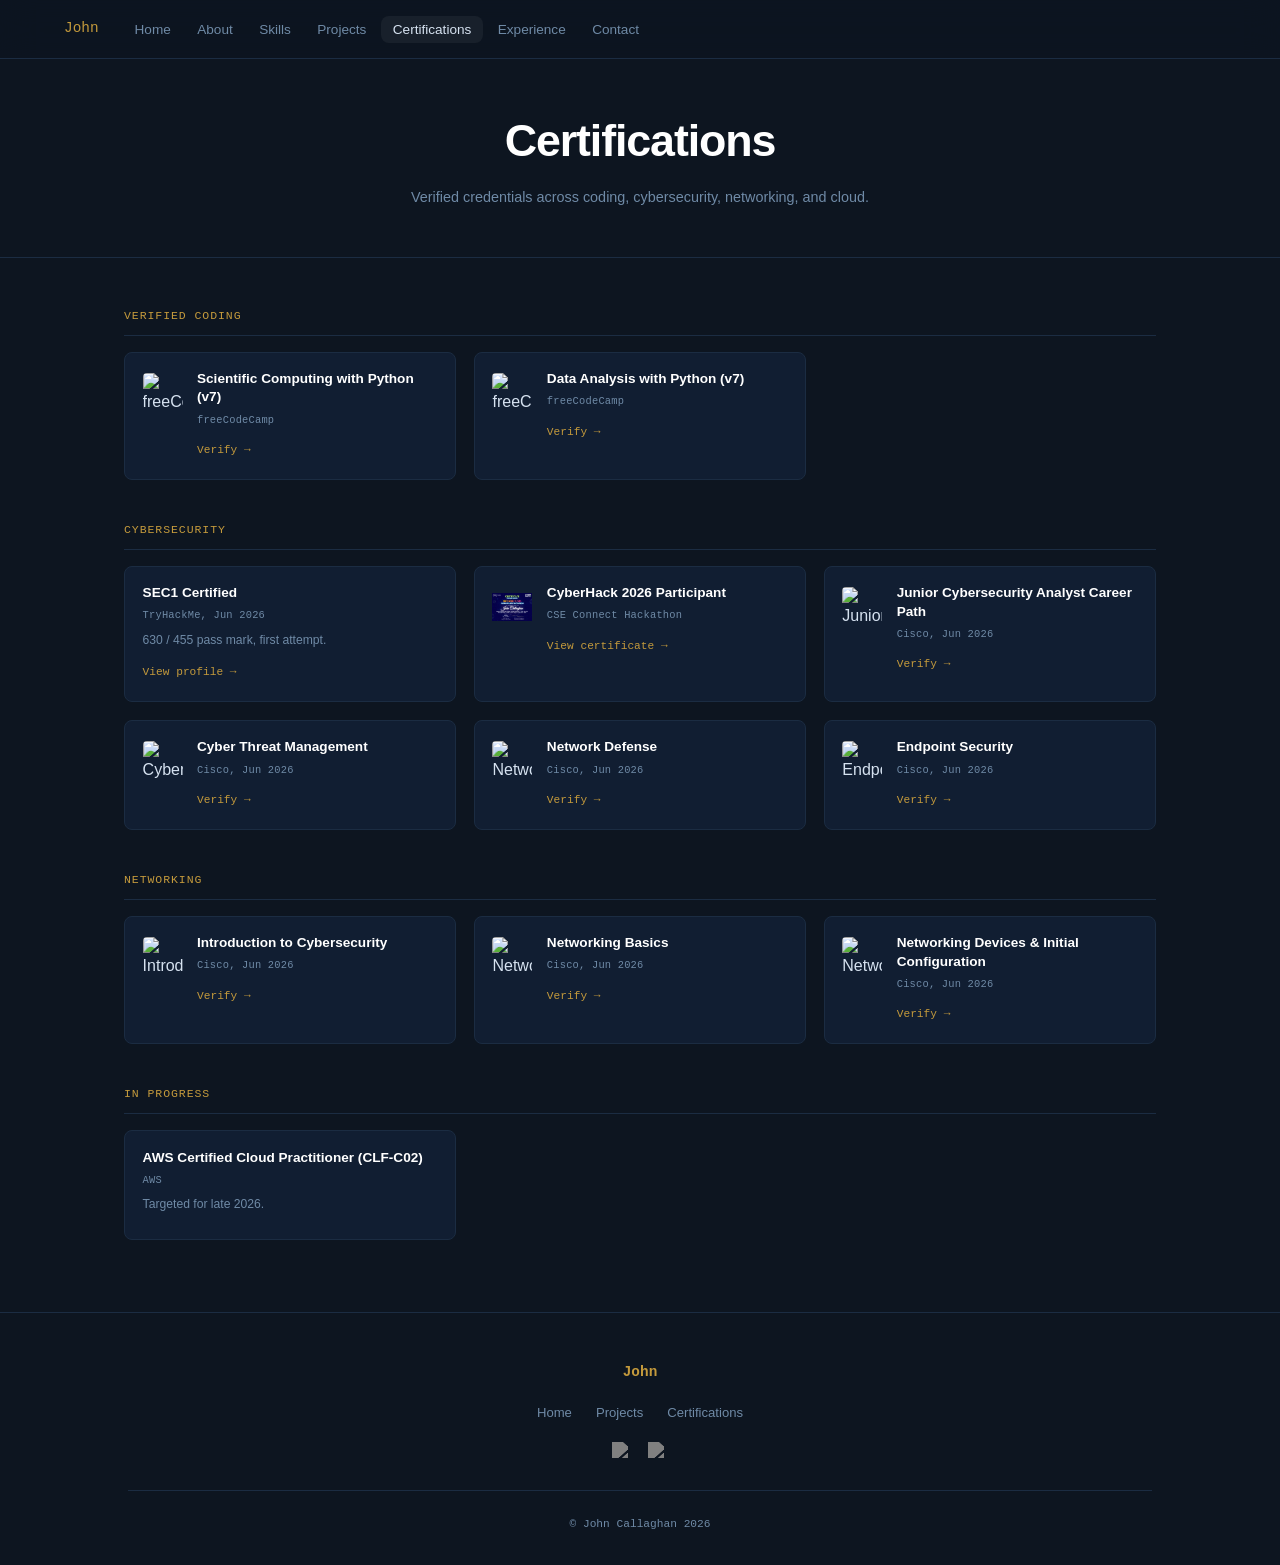
==== certifications.html @ d5d2862e "move certifications to their own page, teaser on About Certifications now live on certifications.htm" ====
<!DOCTYPE html>
<html lang="en">
<head>
  <meta charset="UTF-8">
  <meta name="viewport" content="width=device-width, initial-scale=1.0">
  <title>Certifications · John Callaghan</title>
  <meta name="description" content="Verified certifications for John Callaghan, Secure Software Engineer with an MSc in Cyber Security: coding, cybersecurity, networking, and cloud.">

  <!-- Security headers: see index.html for the full rationale on what is/isn't possible via
       <meta> on a static GitHub Pages site. -->
  <meta http-equiv="Content-Security-Policy"
        content="default-src 'self'; img-src 'self' data: https://images.credly.com https://cdn.freecodecamp.org; font-src 'self' https://fonts.gstatic.com; style-src 'self' 'unsafe-inline' https://fonts.googleapis.com; script-src 'self' 'unsafe-inline'; base-uri 'self'; form-action 'self';">
  <meta http-equiv="Referrer-Policy" content="strict-origin-when-cross-origin">

  <link rel="preconnect" href="https://fonts.googleapis.com" />
  <link rel="preconnect" href="https://fonts.gstatic.com" crossorigin />
  <link rel="preload" as="style"
        href="https://fonts.googleapis.com/css2?family=Inter:wght@400;500;600&family=JetBrains+Mono:wght@400;500&family=Space+Grotesk:wght@400;600;700&display=optional"
        onload="this.onload=null;this.rel='stylesheet'" />
  <noscript><link rel="stylesheet" href="https://fonts.googleapis.com/css2?family=Inter:wght@400;500;600&family=JetBrains+Mono:wght@400;500&family=Space+Grotesk:wght@400;600;700&display=optional" /></noscript>

  <link rel="stylesheet" href="certifications.css">
</head>
<body>

<nav class="navbar">
  <div class="logo">John</div>
  <ul class="nav-links" id="mainNavLinks">
    <li><a href="index.html">Home</a></li>
    <li><a href="index.html#about">About</a></li>
    <li><a href="index.html#skills">Skills</a></li>
    <li><a href="projects.html">Projects</a></li>
    <li><a href="certifications.html" class="active">Certifications</a></li>
    <li><a href="index.html#experience">Experience</a></li>
    <li><a href="index.html#contact">Contact</a></li>
  </ul>
  <button class="hamburger" id="hamburger">☰</button>
</nav>

<header class="page-title-banner">
  <h1>Certifications</h1>
  <p>Verified credentials across coding, cybersecurity, networking, and cloud.</p>
</header>

<main>
  <div class="cert-groups">

    <div class="cert-group">
      <h3 class="cert-group-label">Verified Coding</h3>
      <div class="cert-grid">

        <div class="cert-card">
          <img src="https://cdn.freecodecamp.org/platform/universal/fcc_primary.svg" alt="freeCodeCamp logo" class="cert-card-logo" loading="lazy" />
          <div class="cert-card-body">
            <h4 class="cert-card-name">Scientific Computing with Python (v7)</h4>
            <p class="cert-card-meta">freeCodeCamp</p>
            <a href="https://www.freecodecamp.org/certification/john-w-callaghan/scientific-computing-with-python-v7" target="_blank" rel="noopener noreferrer" class="cert-card-verify">Verify &rarr;</a>
          </div>
        </div>

        <div class="cert-card">
          <img src="https://cdn.freecodecamp.org/platform/universal/fcc_primary.svg" alt="freeCodeCamp logo" class="cert-card-logo" loading="lazy" />
          <div class="cert-card-body">
            <h4 class="cert-card-name">Data Analysis with Python (v7)</h4>
            <p class="cert-card-meta">freeCodeCamp</p>
            <a href="https://www.freecodecamp.org/certification/john-w-callaghan/data-analysis-with-python-v7" target="_blank" rel="noopener noreferrer" class="cert-card-verify">Verify &rarr;</a>
          </div>
        </div>

      </div>
    </div>

    <div class="cert-group">
      <h3 class="cert-group-label">Cybersecurity</h3>
      <div class="cert-grid">

        <div class="cert-card">
          <div class="cert-card-body">
            <h4 class="cert-card-name">SEC1 Certified</h4>
            <p class="cert-card-meta">TryHackMe, Jun 2026</p>
            <p class="cert-card-detail">630 / 455 pass mark, first attempt.</p>
            <a href="https://tryhackme.com/p/JohnCallaghan" target="_blank" rel="noopener noreferrer" class="cert-card-verify">View profile &rarr;</a>
          </div>
        </div>

        <div class="cert-card">
          <img src="assets/HACKATHONCERT.png" alt="CyberHack 2026 certificate" class="cert-card-logo" loading="lazy" />
          <div class="cert-card-body">
            <h4 class="cert-card-name">CyberHack 2026 Participant</h4>
            <p class="cert-card-meta">CSE Connect Hackathon</p>
            <a href="assets/HACKATHONCERT.png" target="_blank" rel="noopener noreferrer" class="cert-card-verify">View certificate &rarr;</a>
          </div>
        </div>

        <div class="cert-card">
          <img src="https://images.credly.com/images/441578ec-c0f3-46cc-95fc-86b27e90cf4f/image.png" alt="Junior Cybersecurity Analyst Career Path badge" class="cert-card-logo" loading="lazy" />
          <div class="cert-card-body">
            <h4 class="cert-card-name">Junior Cybersecurity Analyst Career Path</h4>
            <p class="cert-card-meta">Cisco, Jun 2026</p>
            <a href="https://www.credly.com/badges/6f2cc0b5-8833-4fcd-ad7f-cf087b9b38b8" target="_blank" rel="noopener noreferrer" class="cert-card-verify">Verify &rarr;</a>
          </div>
        </div>

        <div class="cert-card">
          <img src="https://images.credly.com/images/5d5ac32b-d239-42b8-9665-8a921dc3ab47/image.png" alt="Cyber Threat Management badge" class="cert-card-logo" loading="lazy" />
          <div class="cert-card-body">
            <h4 class="cert-card-name">Cyber Threat Management</h4>
            <p class="cert-card-meta">Cisco, Jun 2026</p>
            <a href="https://www.credly.com/badges/554e6d8b-82e1-4ca9-ab46-e365bd4ca6ca" target="_blank" rel="noopener noreferrer" class="cert-card-verify">Verify &rarr;</a>
          </div>
        </div>

        <div class="cert-card">
          <img src="https://images.credly.com/images/51526f76-711b-4caf-b04d-27f89512b112/NetworkDefense_v1_091721.png" alt="Network Defense badge" class="cert-card-logo" loading="lazy" />
          <div class="cert-card-body">
            <h4 class="cert-card-name">Network Defense</h4>
            <p class="cert-card-meta">Cisco, Jun 2026</p>
            <a href="https://www.credly.com/badges/4663d851-b335-4fb4-9dea-f635f74a168e" target="_blank" rel="noopener noreferrer" class="cert-card-verify">Verify &rarr;</a>
          </div>
        </div>

        <div class="cert-card">
          <img src="https://images.credly.com/images/0ca5f542-fb5e-4a22-9b7a-c1a1ce4c3db7/EndpointSecurity.png" alt="Endpoint Security badge" class="cert-card-logo" loading="lazy" />
          <div class="cert-card-body">
            <h4 class="cert-card-name">Endpoint Security</h4>
            <p class="cert-card-meta">Cisco, Jun 2026</p>
            <a href="https://www.credly.com/badges/ef9eb3d2-dd8c-479d-a783-dca1cb49de20" target="_blank" rel="noopener noreferrer" class="cert-card-verify">Verify &rarr;</a>
          </div>
        </div>

      </div>
    </div>

    <div class="cert-group">
      <h3 class="cert-group-label">Networking</h3>
      <div class="cert-grid">

        <div class="cert-card">
          <img src="https://images.credly.com/images/af8c6b4e-fc31-47c4-8dcb-eb7a2065dc5b/I2CS__1_.png" alt="Introduction to Cybersecurity badge" class="cert-card-logo" loading="lazy" />
          <div class="cert-card-body">
            <h4 class="cert-card-name">Introduction to Cybersecurity</h4>
            <p class="cert-card-meta">Cisco, Jun 2026</p>
            <a href="https://www.credly.com/badges/c077f312-b099-4e1c-8fa0-bd9b9858cf6a" target="_blank" rel="noopener noreferrer" class="cert-card-verify">Verify &rarr;</a>
          </div>
        </div>

        <div class="cert-card">
          <img src="https://images.credly.com/images/5bdd6a39-3e03-4444-9510-ecff80c9ce79/image.png" alt="Networking Basics badge" class="cert-card-logo" loading="lazy" />
          <div class="cert-card-body">
            <h4 class="cert-card-name">Networking Basics</h4>
            <p class="cert-card-meta">Cisco, Jun 2026</p>
            <a href="https://www.credly.com/badges/670a5116-fc99-4e06-b676-a9e3ede8ae3d" target="_blank" rel="noopener noreferrer" class="cert-card-verify">Verify &rarr;</a>
          </div>
        </div>

        <div class="cert-card">
          <img src="https://images.credly.com/images/88316fe8-5651-4e61-a6be-5be1558f049e/image.png" alt="Networking Devices and Initial Configuration badge" class="cert-card-logo" loading="lazy" />
          <div class="cert-card-body">
            <h4 class="cert-card-name">Networking Devices &amp; Initial Configuration</h4>
            <p class="cert-card-meta">Cisco, Jun 2026</p>
            <a href="https://www.credly.com/badges/d60fdce4-bca0-400c-847b-feb0b8f3260b" target="_blank" rel="noopener noreferrer" class="cert-card-verify">Verify &rarr;</a>
          </div>
        </div>

      </div>
    </div>

    <div class="cert-group">
      <h3 class="cert-group-label">In Progress</h3>
      <div class="cert-grid">

        <div class="cert-card">
          <div class="cert-card-body">
            <h4 class="cert-card-name">AWS Certified Cloud Practitioner (CLF-C02)</h4>
            <p class="cert-card-meta">AWS</p>
            <p class="cert-card-detail">Targeted for late 2026.</p>
          </div>
        </div>

      </div>
    </div>

  </div>
</main>

<footer class="site-footer">
  <div class="footer-content">
    <h2 class="footer-logo">John</h2>
    <nav class="footer-nav">
      <a href="index.html">Home</a>
      <a href="projects.html">Projects</a>
      <a href="certifications.html">Certifications</a>
    </nav>
    <div class="social-icons">
      <a href="https://github.com/John-W-Callaghan" target="_blank" aria-label="GitHub"><img src="assets/github.png" alt="GitHub"></a>
      <a href="https://www.linkedin.com/in/john-callaghan-35816b269" target="_blank" aria-label="LinkedIn"><img src="assets/Linkedin.png" alt="LinkedIn"></a>
    </div>
  </div>
  <p class="footer-copy">© John Callaghan 2026</p>
</footer>

<script>
  const hamburger = document.getElementById('hamburger');
  const mainNavLinks = document.getElementById('mainNavLinks');
  if (hamburger && mainNavLinks) {
    hamburger.addEventListener('click', () => mainNavLinks.classList.toggle('open'));
  }
</script>
</body>
</html>
---- certifications.css ----
/* certifications.css: Midnight Ink design system */
/* Font loading moved to a non-blocking <link rel="preload"> in certifications.html: a CSS
   @import is always render-blocking (more so than a <link>), so it was hurting LCP here. */

:root {
  --bg:      #0D1520;
  --surface: #111E32;
  --border:  #1B2C42;
  --text:    #D6E2F0;
  --muted:   #6F8AA6;
  --accent:  #C49A3C;

  --font-display: 'Space Grotesk', sans-serif;
  --font-body:    'Inter', sans-serif;
  --font-mono:    'JetBrains Mono', monospace;

  --r-sm: 4px;
  --r-md: 8px;
  --r-lg: 14px;
  --dur:  200ms;
  --ease: cubic-bezier(0.22, 1, 0.36, 1);
}

*, *::before, *::after { box-sizing: border-box; margin: 0; padding: 0; }
img  { max-width: 100%; display: block; }
ul   { list-style: none; }

body {
  font-family: var(--font-body);
  background-color: var(--bg);
  color: var(--text);
  line-height: 1.65;
  -webkit-font-smoothing: antialiased;
}

::selection { background: rgba(196, 154, 60, 0.25); }

/* ── Navbar ─────────────────────────────────────────────── */
.navbar {
  position: fixed;
  top: 0; left: 0; right: 0;
  background: rgba(13, 21, 32, 0.88);
  backdrop-filter: blur(18px);
  -webkit-backdrop-filter: blur(18px);
  padding: 1rem 5%;
  display: flex;
  align-items: center;
  gap: 1.5rem;
  border-bottom: 1px solid var(--border);
  z-index: 900;
}

.logo {
  font-family: var(--font-mono);
  font-size: 0.9rem;
  font-weight: 500;
  color: var(--accent);
  text-decoration: none;
}

.nav-links {
  display: flex;
  gap: 0.15rem;
  align-items: center;
}

.nav-links a {
  text-decoration: none;
  font-size: 0.85rem;
  font-weight: 500;
  color: var(--muted);
  padding: 0.4rem 0.75rem;
  border-radius: var(--r-md);
  transition: color var(--dur), background var(--dur);
}

.nav-links a:hover,
.nav-links a.active,
.nav-links a:focus-visible {
  color: var(--text);
  background: rgba(255, 255, 255, 0.05);
  outline: none;
}

.hamburger {
  display: none;
  margin-left: auto;
  background: none;
  border: 1px solid var(--border);
  color: var(--muted);
  font-size: 1rem;
  padding: 0.4rem 0.6rem;
  border-radius: var(--r-sm);
  cursor: pointer;
  transition: color var(--dur);
}

.hamburger:hover { color: var(--text); }

/* ── Page Banner ─────────────────────────────────────────── */
.page-title-banner {
  text-align: center;
  padding: 6.5rem 5% 3rem;
  background: var(--bg);
  border-bottom: 1px solid var(--border);
}

.page-title-banner h1 {
  font-family: var(--font-display);
  font-size: clamp(2rem, 4vw, 2.8rem);
  font-weight: 700;
  letter-spacing: -0.025em;
  color: #fff;
  margin-bottom: 0.5rem;
}

.page-title-banner p {
  font-size: 0.9rem;
  color: var(--muted);
  max-width: 500px;
  margin: 0 auto;
  line-height: 1.6;
}

/* ── Certification groups ──────────────────────────────────── */
.cert-groups {
  max-width: 1160px;
  margin: 0 auto;
  padding: 3rem 5% 4.5rem;
}

.cert-group { margin-bottom: 2.5rem; }
.cert-group:last-child { margin-bottom: 0; }

.cert-group-label {
  font-family: var(--font-mono);
  font-size: 0.72rem;
  font-weight: 500;
  color: var(--accent);
  text-transform: uppercase;
  letter-spacing: 0.08em;
  margin-bottom: 1rem;
  padding-bottom: 0.6rem;
  border-bottom: 1px solid var(--border);
}

.cert-grid {
  display: grid;
  grid-template-columns: repeat(3, 1fr);
  gap: 1.1rem;
}

@media (max-width: 900px) {
  .cert-grid { grid-template-columns: repeat(2, 1fr); }
}

@media (max-width: 560px) {
  .cert-grid { grid-template-columns: 1fr; }
}

.cert-card {
  display: flex;
  gap: 0.9rem;
  align-items: flex-start;
  padding: 1.1rem;
  background: var(--surface);
  border: 1px solid var(--border);
  border-radius: var(--r-md);
  text-align: left;
  transition: border-color var(--dur), transform 0.25s var(--ease), box-shadow 0.25s ease;
}

.cert-card:hover {
  border-color: rgba(196, 154, 60, 0.35);
  transform: translateY(-2px);
  box-shadow: 0 8px 24px rgba(0, 0, 0, 0.22);
}

.cert-card-logo {
  width: 40px;
  height: 40px;
  object-fit: contain;
  flex-shrink: 0;
  margin-top: 0.15rem;
  border-radius: var(--r-sm);
}

.cert-card-body { flex: 1; min-width: 0; }

.cert-card-name {
  font-family: var(--font-display);
  font-size: 0.85rem;
  font-weight: 600;
  color: #fff;
  line-height: 1.35;
  margin-bottom: 0.3rem;
}

.cert-card-meta {
  font-family: var(--font-mono);
  font-size: 0.65rem;
  color: var(--muted);
  letter-spacing: 0.02em;
  margin-bottom: 0.4rem;
}

.cert-card-detail {
  font-size: 0.76rem;
  color: var(--muted);
  line-height: 1.5;
  margin-bottom: 0.5rem;
}

.cert-card-verify {
  display: inline-block;
  font-family: var(--font-mono);
  font-size: 0.7rem;
  color: var(--accent);
  text-decoration: none;
}

.cert-card-verify:hover { text-decoration: underline; }

/* ── Footer ──────────────────────────────────────────────── */
.site-footer {
  padding: 3rem 10% 2rem;
  background: var(--bg);
  border-top: 1px solid var(--border);
}

.footer-content {
  display: flex;
  flex-direction: column;
  align-items: center;
  gap: 1.1rem;
  margin-bottom: 1.75rem;
}

.footer-logo {
  font-family: var(--font-mono);
  font-size: 0.9rem;
  color: var(--accent);
}

.footer-nav {
  display: flex;
  gap: 1.5rem;
  flex-wrap: wrap;
  justify-content: center;
}

.footer-nav a {
  font-size: 0.82rem;
  color: var(--muted);
  text-decoration: none;
  transition: color var(--dur);
}

.footer-nav a:hover { color: var(--text); }

.social-icons {
  display: flex;
  gap: 1rem;
  align-items: center;
}

.social-icons a {
  display: flex;
  align-items: center;
  transition: opacity var(--dur);
}

.social-icons a:hover { opacity: 0.6; }

.social-icons img {
  width: 20px; height: 20px;
  filter: brightness(0) invert(0.5);
}

.footer-copy {
  font-family: var(--font-mono);
  font-size: 0.7rem;
  color: var(--muted);
  text-align: center;
  padding-top: 1.5rem;
  border-top: 1px solid var(--border);
}

/* ── Responsive ──────────────────────────────────────────── */
@media (max-width: 768px) {
  .navbar { padding: 0.85rem 5%; gap: 1rem; }

  .nav-links {
    position: absolute;
    top: 100%; left: 0;
    width: 100%;
    background: #0b0f17;
    flex-direction: column;
    max-height: 0;
    overflow: hidden;
    border-bottom: 1px solid var(--border);
    gap: 0;
    transition: max-height 0.3s var(--ease);
    z-index: 901;
    isolation: isolate;
  }

  .nav-links.open { max-height: 360px; }

  .nav-links li { border-bottom: 1px solid var(--border); }

  .nav-links a {
    display: block;
    padding: 0.8rem 1.5rem;
    border-radius: 0;
  }

  .hamburger { display: block; }

  .page-title-banner h1 { font-size: 1.8rem; }
}

@media (prefers-reduced-motion: reduce) {
  *, *::before, *::after {
    animation-duration: 0.01ms !important;
    transition-duration: 0.01ms !important;
  }
}
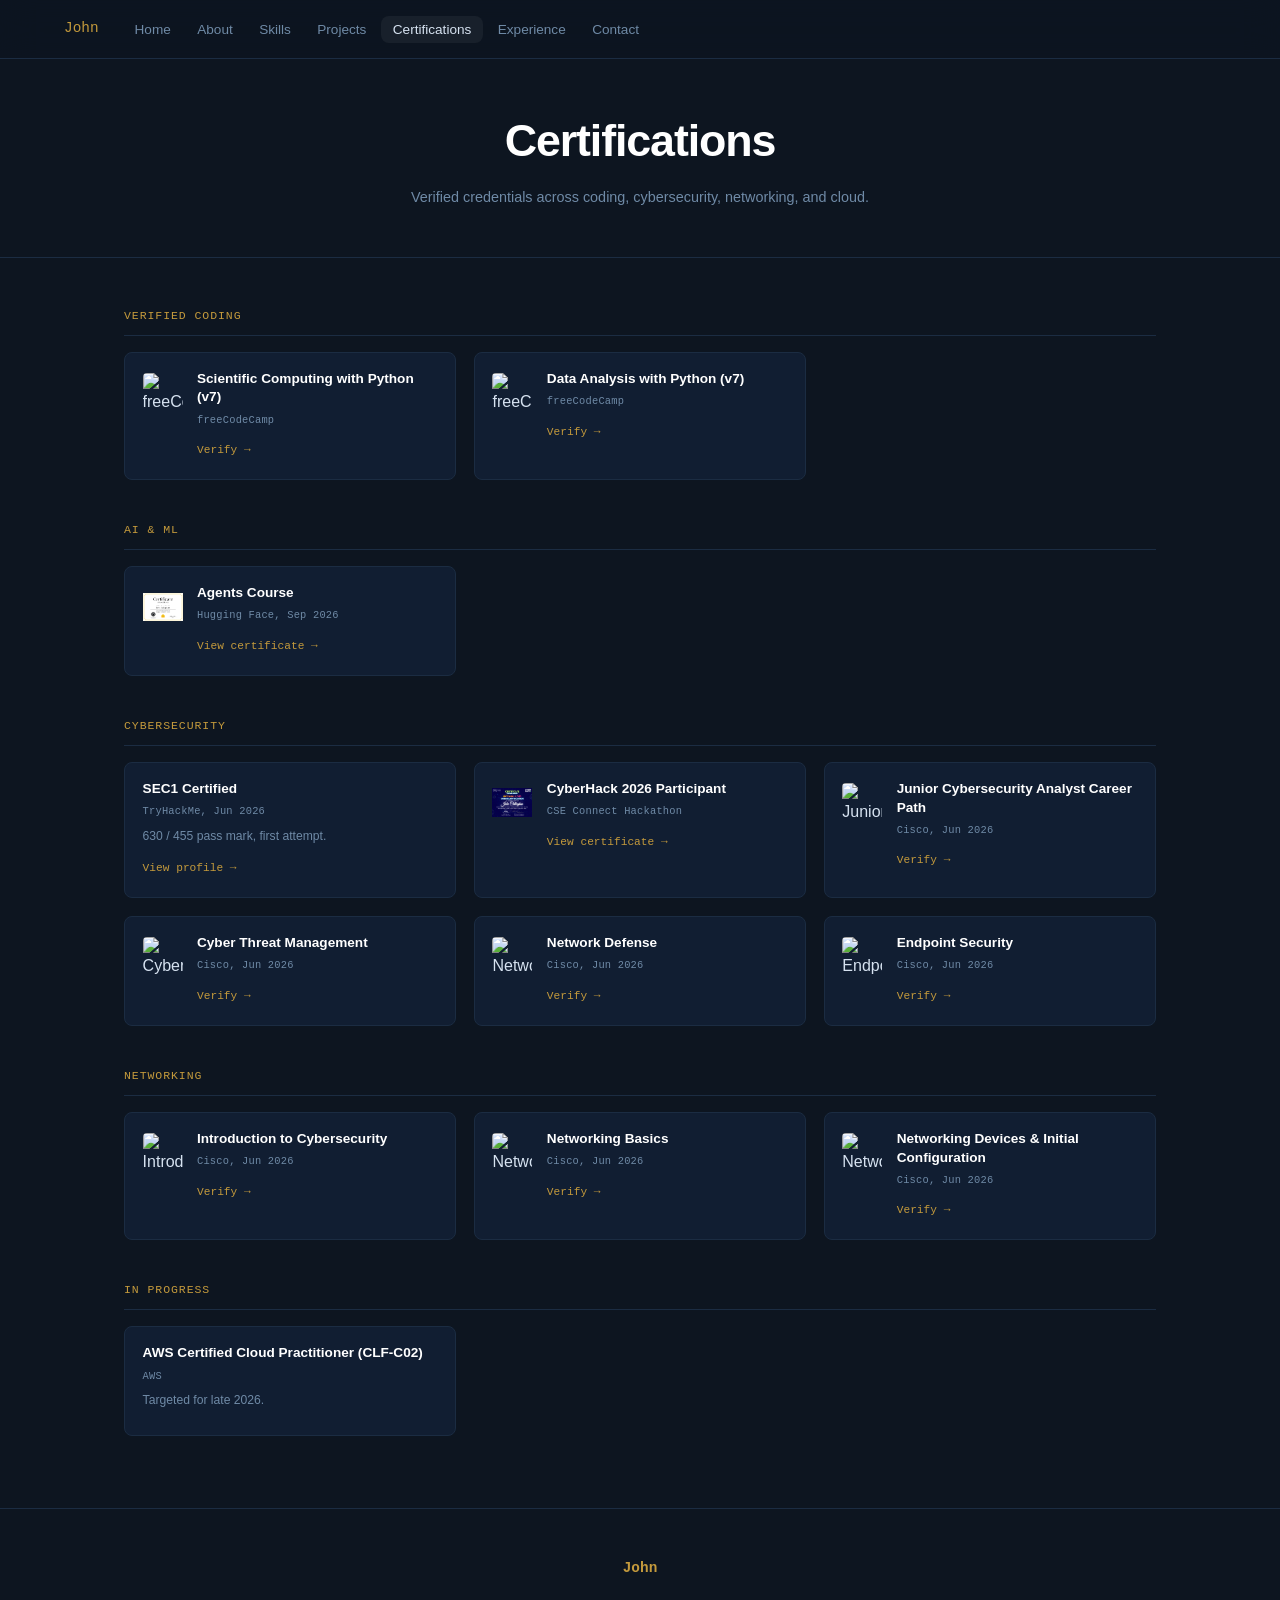
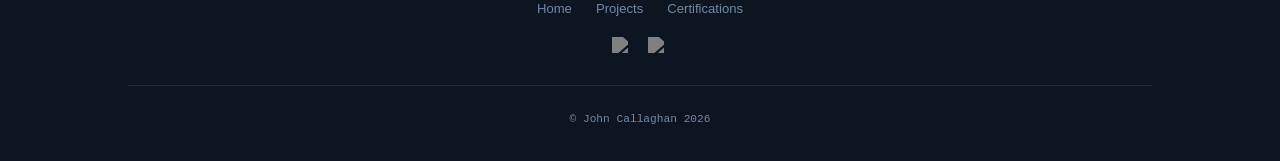
==== commit 936931ea: "add Hugging Face Agents Course certificate New AI & ML group on the certifications page. Renamed the" ====
--- a/certifications.html
+++ b/certifications.html
@@ -71,6 +71,22 @@
     </div>
 
     <div class="cert-group">
+      <h3 class="cert-group-label">AI &amp; ML</h3>
+      <div class="cert-grid">
+
+        <div class="cert-card">
+          <img src="assets/HUGGINGFACE_AGENTS_CERT.webp" alt="Hugging Face Agents Course certificate" class="cert-card-logo" loading="lazy" />
+          <div class="cert-card-body">
+            <h4 class="cert-card-name">Agents Course</h4>
+            <p class="cert-card-meta">Hugging Face, Sep 2026</p>
+            <a href="assets/HUGGINGFACE_AGENTS_CERT.webp" target="_blank" rel="noopener noreferrer" class="cert-card-verify">View certificate &rarr;</a>
+          </div>
+        </div>
+
+      </div>
+    </div>
+
+    <div class="cert-group">
       <h3 class="cert-group-label">Cybersecurity</h3>
       <div class="cert-grid">
 
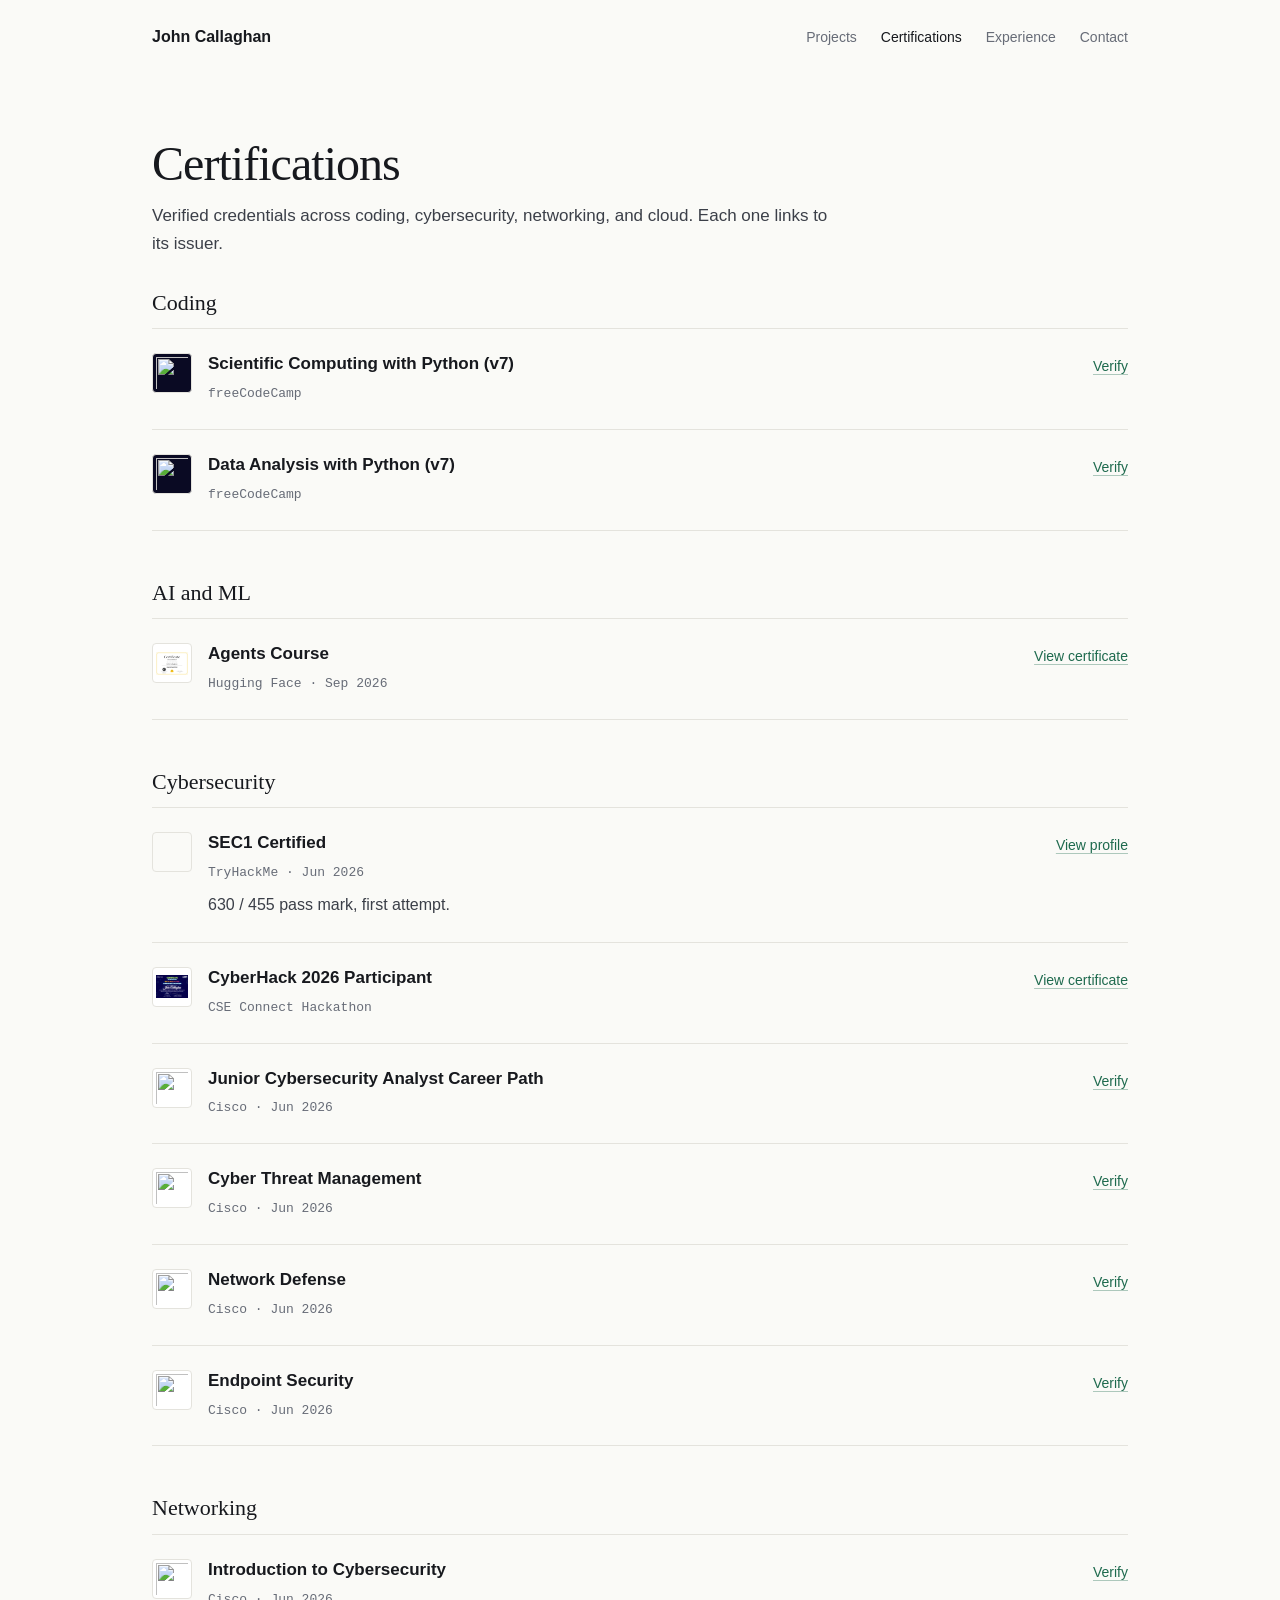
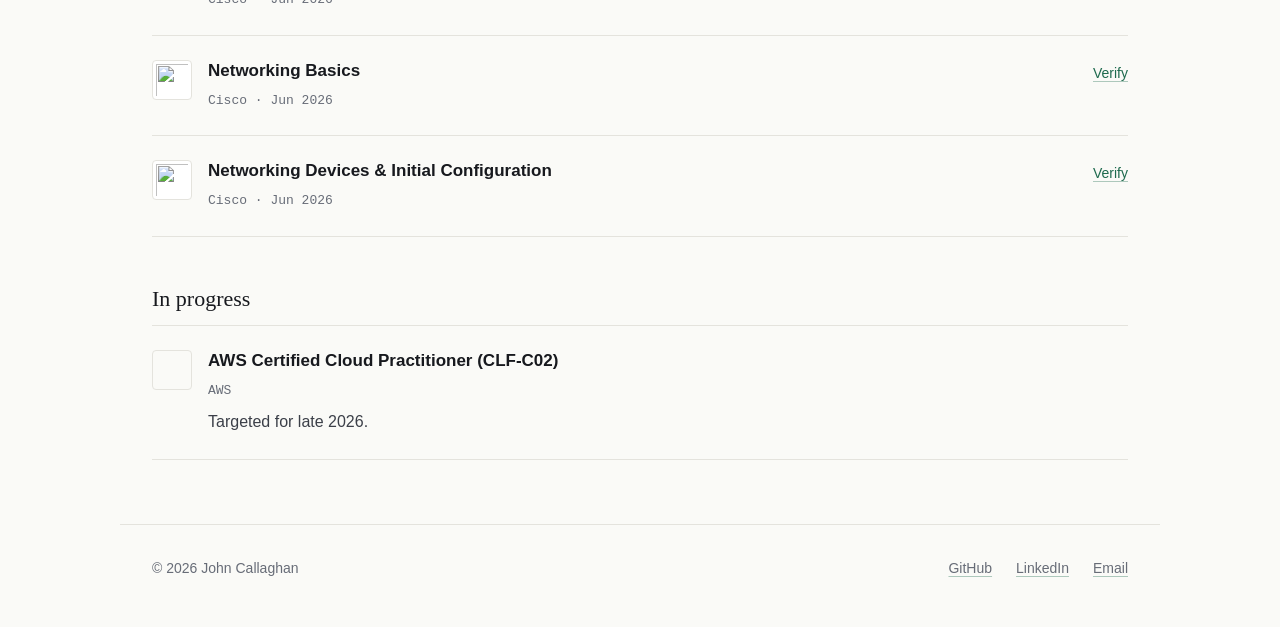
==== commit 779da693: "Redesign site as a clean, text-first engineering document - Replace the dark navy/amber theme, fake " ====
--- a/certifications.html
+++ b/certifications.html
@@ -1,226 +1,194 @@
 <!DOCTYPE html>
 <html lang="en">
 <head>
-  <meta charset="UTF-8">
-  <meta name="viewport" content="width=device-width, initial-scale=1.0">
+  <meta charset="UTF-8" />
+  <meta name="viewport" content="width=device-width, initial-scale=1" />
   <title>Certifications · John Callaghan</title>
-  <meta name="description" content="Verified certifications for John Callaghan, Secure Software Engineer with an MSc in Cyber Security: coding, cybersecurity, networking, and cloud.">
+  <meta name="description" content="Verified certifications for John Callaghan, Secure Software Engineer with an MSc in Cyber Security: coding, cybersecurity, networking, and cloud." />
+  <meta name="theme-color" content="#FAFAF7" media="(prefers-color-scheme: light)" />
+  <meta name="theme-color" content="#111315" media="(prefers-color-scheme: dark)" />
 
-  <!-- Security headers: see index.html for the full rationale on what is/isn't possible via
-       <meta> on a static GitHub Pages site. -->
+  <!-- See index.html for the reasoning behind this policy. -->
   <meta http-equiv="Content-Security-Policy"
-        content="default-src 'self'; img-src 'self' data: https://images.credly.com https://cdn.freecodecamp.org; font-src 'self' https://fonts.gstatic.com; style-src 'self' 'unsafe-inline' https://fonts.googleapis.com; script-src 'self' 'unsafe-inline'; base-uri 'self'; form-action 'self';">
-  <meta http-equiv="Referrer-Policy" content="strict-origin-when-cross-origin">
+        content="default-src 'self'; img-src 'self' data: https://images.credly.com https://cdn.freecodecamp.org; font-src https://fonts.gstatic.com; style-src 'self' https://fonts.googleapis.com; script-src 'self'; object-src 'none'; base-uri 'self'; form-action 'none'" />
+  <meta name="referrer" content="strict-origin-when-cross-origin" />
 
   <link rel="preconnect" href="https://fonts.googleapis.com" />
   <link rel="preconnect" href="https://fonts.gstatic.com" crossorigin />
-  <link rel="preload" as="style"
-        href="https://fonts.googleapis.com/css2?family=Inter:wght@400;500;600&family=JetBrains+Mono:wght@400;500&family=Space+Grotesk:wght@400;600;700&display=optional"
-        onload="this.onload=null;this.rel='stylesheet'" />
-  <noscript><link rel="stylesheet" href="https://fonts.googleapis.com/css2?family=Inter:wght@400;500;600&family=JetBrains+Mono:wght@400;500&family=Space+Grotesk:wght@400;600;700&display=optional" /></noscript>
-
-  <link rel="stylesheet" href="certifications.css">
+  <link rel="stylesheet" href="https://fonts.googleapis.com/css2?family=IBM+Plex+Mono:wght@400;500&family=IBM+Plex+Sans:wght@400;500;600&family=Newsreader:opsz,wght@6..72,400;6..72,500&display=swap" />
+  <link rel="icon" href="favicon.svg" type="image/svg+xml" />
+  <link rel="stylesheet" href="site.css" />
 </head>
 <body>
+  <a class="skip-link" href="#main">Skip to content</a>
 
-<nav class="navbar">
-  <div class="logo">John</div>
-  <ul class="nav-links" id="mainNavLinks">
-    <li><a href="index.html">Home</a></li>
-    <li><a href="index.html#about">About</a></li>
-    <li><a href="index.html#skills">Skills</a></li>
-    <li><a href="projects.html">Projects</a></li>
-    <li><a href="certifications.html" class="active">Certifications</a></li>
-    <li><a href="index.html#experience">Experience</a></li>
-    <li><a href="index.html#contact">Contact</a></li>
-  </ul>
-  <button class="hamburger" id="hamburger">☰</button>
-</nav>
+  <header class="site-header">
+    <div class="wrap">
+      <a class="site-name" href="index.html">John Callaghan</a>
+      <nav class="site-nav" aria-label="Main">
+        <ul>
+          <li><a href="projects.html">Projects</a></li>
+          <li><a href="certifications.html" aria-current="page">Certifications</a></li>
+          <li><a href="index.html#experience">Experience</a></li>
+          <li><a href="index.html#contact">Contact</a></li>
+        </ul>
+      </nav>
+    </div>
+  </header>
 
-<header class="page-title-banner">
-  <h1>Certifications</h1>
-  <p>Verified credentials across coding, cybersecurity, networking, and cloud.</p>
-</header>
+  <main id="main">
+    <div class="wrap">
+      <header class="page-head">
+        <h1>Certifications</h1>
+        <p>Verified credentials across coding, cybersecurity, networking, and cloud. Each one links to its issuer.</p>
+      </header>
 
-<main>
-  <div class="cert-groups">
+        <section class="cert-group" aria-labelledby="g-0">
+          <h2 id="g-0">Coding</h2>
+          <ul class="rows">
+          <li class="cert">
+            <img class="cert-logo cert-logo-fcc" src="https://cdn.freecodecamp.org/platform/universal/fcc_primary.svg" alt="" width="40" height="40" loading="lazy" />
+            <div>
+              <h3 class="row-title">Scientific Computing with Python (v7)</h3>
+              <p class="row-meta">freeCodeCamp</p>
+            </div>
+            <p class="row-links"><a href="https://www.freecodecamp.org/certification/john-w-callaghan/scientific-computing-with-python-v7" rel="noopener noreferrer">Verify</a></p>
+          </li>
+          <li class="cert">
+            <img class="cert-logo cert-logo-fcc" src="https://cdn.freecodecamp.org/platform/universal/fcc_primary.svg" alt="" width="40" height="40" loading="lazy" />
+            <div>
+              <h3 class="row-title">Data Analysis with Python (v7)</h3>
+              <p class="row-meta">freeCodeCamp</p>
+            </div>
+            <p class="row-links"><a href="https://www.freecodecamp.org/certification/john-w-callaghan/data-analysis-with-python-v7" rel="noopener noreferrer">Verify</a></p>
+          </li>
+          </ul>
+        </section>
 
-    <div class="cert-group">
-      <h3 class="cert-group-label">Verified Coding</h3>
-      <div class="cert-grid">
+        <section class="cert-group" aria-labelledby="g-1">
+          <h2 id="g-1">AI and ML</h2>
+          <ul class="rows">
+          <li class="cert">
+            <img class="cert-logo" src="assets/HUGGINGFACE_AGENTS_CERT.webp" alt="" width="40" height="40" loading="lazy" />
+            <div>
+              <h3 class="row-title">Agents Course</h3>
+              <p class="row-meta">Hugging Face · Sep 2026</p>
+            </div>
+            <p class="row-links"><a href="assets/HUGGINGFACE_AGENTS_CERT.webp">View certificate</a></p>
+          </li>
+          </ul>
+        </section>
 
-        <div class="cert-card">
-          <img src="https://cdn.freecodecamp.org/platform/universal/fcc_primary.svg" alt="freeCodeCamp logo" class="cert-card-logo" loading="lazy" />
-          <div class="cert-card-body">
-            <h4 class="cert-card-name">Scientific Computing with Python (v7)</h4>
-            <p class="cert-card-meta">freeCodeCamp</p>
-            <a href="https://www.freecodecamp.org/certification/john-w-callaghan/scientific-computing-with-python-v7" target="_blank" rel="noopener noreferrer" class="cert-card-verify">Verify &rarr;</a>
-          </div>
-        </div>
+        <section class="cert-group" aria-labelledby="g-2">
+          <h2 id="g-2">Cybersecurity</h2>
+          <ul class="rows">
+          <li class="cert">
+            <span class="cert-logo-blank" aria-hidden="true"></span>
+            <div>
+              <h3 class="row-title">SEC1 Certified</h3>
+              <p class="row-meta">TryHackMe · Jun 2026</p>
+              <p class="row-text">630 / 455 pass mark, first attempt.</p>
+            </div>
+            <p class="row-links"><a href="https://tryhackme.com/p/JohnCallaghan" rel="noopener noreferrer">View profile</a></p>
+          </li>
+          <li class="cert">
+            <img class="cert-logo" src="assets/HACKATHONCERT.png" alt="" width="40" height="40" loading="lazy" />
+            <div>
+              <h3 class="row-title">CyberHack 2026 Participant</h3>
+              <p class="row-meta">CSE Connect Hackathon</p>
+            </div>
+            <p class="row-links"><a href="assets/HACKATHONCERT.png">View certificate</a></p>
+          </li>
+          <li class="cert">
+            <img class="cert-logo" src="https://images.credly.com/images/441578ec-c0f3-46cc-95fc-86b27e90cf4f/image.png" alt="" width="40" height="40" loading="lazy" />
+            <div>
+              <h3 class="row-title">Junior Cybersecurity Analyst Career Path</h3>
+              <p class="row-meta">Cisco · Jun 2026</p>
+            </div>
+            <p class="row-links"><a href="https://www.credly.com/badges/6f2cc0b5-8833-4fcd-ad7f-cf087b9b38b8" rel="noopener noreferrer">Verify</a></p>
+          </li>
+          <li class="cert">
+            <img class="cert-logo" src="https://images.credly.com/images/5d5ac32b-d239-42b8-9665-8a921dc3ab47/image.png" alt="" width="40" height="40" loading="lazy" />
+            <div>
+              <h3 class="row-title">Cyber Threat Management</h3>
+              <p class="row-meta">Cisco · Jun 2026</p>
+            </div>
+            <p class="row-links"><a href="https://www.credly.com/badges/554e6d8b-82e1-4ca9-ab46-e365bd4ca6ca" rel="noopener noreferrer">Verify</a></p>
+          </li>
+          <li class="cert">
+            <img class="cert-logo" src="https://images.credly.com/images/51526f76-711b-4caf-b04d-27f89512b112/NetworkDefense_v1_091721.png" alt="" width="40" height="40" loading="lazy" />
+            <div>
+              <h3 class="row-title">Network Defense</h3>
+              <p class="row-meta">Cisco · Jun 2026</p>
+            </div>
+            <p class="row-links"><a href="https://www.credly.com/badges/4663d851-b335-4fb4-9dea-f635f74a168e" rel="noopener noreferrer">Verify</a></p>
+          </li>
+          <li class="cert">
+            <img class="cert-logo" src="https://images.credly.com/images/0ca5f542-fb5e-4a22-9b7a-c1a1ce4c3db7/EndpointSecurity.png" alt="" width="40" height="40" loading="lazy" />
+            <div>
+              <h3 class="row-title">Endpoint Security</h3>
+              <p class="row-meta">Cisco · Jun 2026</p>
+            </div>
+            <p class="row-links"><a href="https://www.credly.com/badges/ef9eb3d2-dd8c-479d-a783-dca1cb49de20" rel="noopener noreferrer">Verify</a></p>
+          </li>
+          </ul>
+        </section>
 
-        <div class="cert-card">
-          <img src="https://cdn.freecodecamp.org/platform/universal/fcc_primary.svg" alt="freeCodeCamp logo" class="cert-card-logo" loading="lazy" />
-          <div class="cert-card-body">
-            <h4 class="cert-card-name">Data Analysis with Python (v7)</h4>
-            <p class="cert-card-meta">freeCodeCamp</p>
-            <a href="https://www.freecodecamp.org/certification/john-w-callaghan/data-analysis-with-python-v7" target="_blank" rel="noopener noreferrer" class="cert-card-verify">Verify &rarr;</a>
-          </div>
-        </div>
+        <section class="cert-group" aria-labelledby="g-3">
+          <h2 id="g-3">Networking</h2>
+          <ul class="rows">
+          <li class="cert">
+            <img class="cert-logo" src="https://images.credly.com/images/af8c6b4e-fc31-47c4-8dcb-eb7a2065dc5b/I2CS__1_.png" alt="" width="40" height="40" loading="lazy" />
+            <div>
+              <h3 class="row-title">Introduction to Cybersecurity</h3>
+              <p class="row-meta">Cisco · Jun 2026</p>
+            </div>
+            <p class="row-links"><a href="https://www.credly.com/badges/c077f312-b099-4e1c-8fa0-bd9b9858cf6a" rel="noopener noreferrer">Verify</a></p>
+          </li>
+          <li class="cert">
+            <img class="cert-logo" src="https://images.credly.com/images/5bdd6a39-3e03-4444-9510-ecff80c9ce79/image.png" alt="" width="40" height="40" loading="lazy" />
+            <div>
+              <h3 class="row-title">Networking Basics</h3>
+              <p class="row-meta">Cisco · Jun 2026</p>
+            </div>
+            <p class="row-links"><a href="https://www.credly.com/badges/670a5116-fc99-4e06-b676-a9e3ede8ae3d" rel="noopener noreferrer">Verify</a></p>
+          </li>
+          <li class="cert">
+            <img class="cert-logo" src="https://images.credly.com/images/88316fe8-5651-4e61-a6be-5be1558f049e/image.png" alt="" width="40" height="40" loading="lazy" />
+            <div>
+              <h3 class="row-title">Networking Devices &amp; Initial Configuration</h3>
+              <p class="row-meta">Cisco · Jun 2026</p>
+            </div>
+            <p class="row-links"><a href="https://www.credly.com/badges/d60fdce4-bca0-400c-847b-feb0b8f3260b" rel="noopener noreferrer">Verify</a></p>
+          </li>
+          </ul>
+        </section>
 
-      </div>
+        <section class="cert-group" aria-labelledby="g-4">
+          <h2 id="g-4">In progress</h2>
+          <ul class="rows">
+          <li class="cert">
+            <span class="cert-logo-blank" aria-hidden="true"></span>
+            <div>
+              <h3 class="row-title">AWS Certified Cloud Practitioner (CLF-C02)</h3>
+              <p class="row-meta">AWS</p>
+              <p class="row-text">Targeted for late 2026.</p>
+            </div>
+          </li>
+          </ul>
+        </section>
     </div>
+  </main>
 
-    <div class="cert-group">
-      <h3 class="cert-group-label">AI &amp; ML</h3>
-      <div class="cert-grid">
-
-        <div class="cert-card">
-          <img src="assets/HUGGINGFACE_AGENTS_CERT.webp" alt="Hugging Face Agents Course certificate" class="cert-card-logo" loading="lazy" />
-          <div class="cert-card-body">
-            <h4 class="cert-card-name">Agents Course</h4>
-            <p class="cert-card-meta">Hugging Face, Sep 2026</p>
-            <a href="assets/HUGGINGFACE_AGENTS_CERT.webp" target="_blank" rel="noopener noreferrer" class="cert-card-verify">View certificate &rarr;</a>
-          </div>
-        </div>
-
-      </div>
+  <footer class="site-footer">
+    <div class="wrap">
+      <p>© 2026 John Callaghan</p>
+      <ul>
+        <li><a href="https://github.com/John-W-Callaghan" rel="noopener noreferrer">GitHub</a></li>
+        <li><a href="https://www.linkedin.com/in/john-callaghan-35816b269" rel="noopener noreferrer">LinkedIn</a></li>
+        <li><a href="mailto:johnwiam@icloud.com">Email</a></li>
+      </ul>
     </div>
-
-    <div class="cert-group">
-      <h3 class="cert-group-label">Cybersecurity</h3>
-      <div class="cert-grid">
-
-        <div class="cert-card">
-          <div class="cert-card-body">
-            <h4 class="cert-card-name">SEC1 Certified</h4>
-            <p class="cert-card-meta">TryHackMe, Jun 2026</p>
-            <p class="cert-card-detail">630 / 455 pass mark, first attempt.</p>
-            <a href="https://tryhackme.com/p/JohnCallaghan" target="_blank" rel="noopener noreferrer" class="cert-card-verify">View profile &rarr;</a>
-          </div>
-        </div>
-
-        <div class="cert-card">
-          <img src="assets/HACKATHONCERT.png" alt="CyberHack 2026 certificate" class="cert-card-logo" loading="lazy" />
-          <div class="cert-card-body">
-            <h4 class="cert-card-name">CyberHack 2026 Participant</h4>
-            <p class="cert-card-meta">CSE Connect Hackathon</p>
-            <a href="assets/HACKATHONCERT.png" target="_blank" rel="noopener noreferrer" class="cert-card-verify">View certificate &rarr;</a>
-          </div>
-        </div>
-
-        <div class="cert-card">
-          <img src="https://images.credly.com/images/441578ec-c0f3-46cc-95fc-86b27e90cf4f/image.png" alt="Junior Cybersecurity Analyst Career Path badge" class="cert-card-logo" loading="lazy" />
-          <div class="cert-card-body">
-            <h4 class="cert-card-name">Junior Cybersecurity Analyst Career Path</h4>
-            <p class="cert-card-meta">Cisco, Jun 2026</p>
-            <a href="https://www.credly.com/badges/6f2cc0b5-8833-4fcd-ad7f-cf087b9b38b8" target="_blank" rel="noopener noreferrer" class="cert-card-verify">Verify &rarr;</a>
-          </div>
-        </div>
-
-        <div class="cert-card">
-          <img src="https://images.credly.com/images/5d5ac32b-d239-42b8-9665-8a921dc3ab47/image.png" alt="Cyber Threat Management badge" class="cert-card-logo" loading="lazy" />
-          <div class="cert-card-body">
-            <h4 class="cert-card-name">Cyber Threat Management</h4>
-            <p class="cert-card-meta">Cisco, Jun 2026</p>
-            <a href="https://www.credly.com/badges/554e6d8b-82e1-4ca9-ab46-e365bd4ca6ca" target="_blank" rel="noopener noreferrer" class="cert-card-verify">Verify &rarr;</a>
-          </div>
-        </div>
-
-        <div class="cert-card">
-          <img src="https://images.credly.com/images/51526f76-711b-4caf-b04d-27f89512b112/NetworkDefense_v1_091721.png" alt="Network Defense badge" class="cert-card-logo" loading="lazy" />
-          <div class="cert-card-body">
-            <h4 class="cert-card-name">Network Defense</h4>
-            <p class="cert-card-meta">Cisco, Jun 2026</p>
-            <a href="https://www.credly.com/badges/4663d851-b335-4fb4-9dea-f635f74a168e" target="_blank" rel="noopener noreferrer" class="cert-card-verify">Verify &rarr;</a>
-          </div>
-        </div>
-
-        <div class="cert-card">
-          <img src="https://images.credly.com/images/0ca5f542-fb5e-4a22-9b7a-c1a1ce4c3db7/EndpointSecurity.png" alt="Endpoint Security badge" class="cert-card-logo" loading="lazy" />
-          <div class="cert-card-body">
-            <h4 class="cert-card-name">Endpoint Security</h4>
-            <p class="cert-card-meta">Cisco, Jun 2026</p>
-            <a href="https://www.credly.com/badges/ef9eb3d2-dd8c-479d-a783-dca1cb49de20" target="_blank" rel="noopener noreferrer" class="cert-card-verify">Verify &rarr;</a>
-          </div>
-        </div>
-
-      </div>
-    </div>
-
-    <div class="cert-group">
-      <h3 class="cert-group-label">Networking</h3>
-      <div class="cert-grid">
-
-        <div class="cert-card">
-          <img src="https://images.credly.com/images/af8c6b4e-fc31-47c4-8dcb-eb7a2065dc5b/I2CS__1_.png" alt="Introduction to Cybersecurity badge" class="cert-card-logo" loading="lazy" />
-          <div class="cert-card-body">
-            <h4 class="cert-card-name">Introduction to Cybersecurity</h4>
-            <p class="cert-card-meta">Cisco, Jun 2026</p>
-            <a href="https://www.credly.com/badges/c077f312-b099-4e1c-8fa0-bd9b9858cf6a" target="_blank" rel="noopener noreferrer" class="cert-card-verify">Verify &rarr;</a>
-          </div>
-        </div>
-
-        <div class="cert-card">
-          <img src="https://images.credly.com/images/5bdd6a39-3e03-4444-9510-ecff80c9ce79/image.png" alt="Networking Basics badge" class="cert-card-logo" loading="lazy" />
-          <div class="cert-card-body">
-            <h4 class="cert-card-name">Networking Basics</h4>
-            <p class="cert-card-meta">Cisco, Jun 2026</p>
-            <a href="https://www.credly.com/badges/670a5116-fc99-4e06-b676-a9e3ede8ae3d" target="_blank" rel="noopener noreferrer" class="cert-card-verify">Verify &rarr;</a>
-          </div>
-        </div>
-
-        <div class="cert-card">
-          <img src="https://images.credly.com/images/88316fe8-5651-4e61-a6be-5be1558f049e/image.png" alt="Networking Devices and Initial Configuration badge" class="cert-card-logo" loading="lazy" />
-          <div class="cert-card-body">
-            <h4 class="cert-card-name">Networking Devices &amp; Initial Configuration</h4>
-            <p class="cert-card-meta">Cisco, Jun 2026</p>
-            <a href="https://www.credly.com/badges/d60fdce4-bca0-400c-847b-feb0b8f3260b" target="_blank" rel="noopener noreferrer" class="cert-card-verify">Verify &rarr;</a>
-          </div>
-        </div>
-
-      </div>
-    </div>
-
-    <div class="cert-group">
-      <h3 class="cert-group-label">In Progress</h3>
-      <div class="cert-grid">
-
-        <div class="cert-card">
-          <div class="cert-card-body">
-            <h4 class="cert-card-name">AWS Certified Cloud Practitioner (CLF-C02)</h4>
-            <p class="cert-card-meta">AWS</p>
-            <p class="cert-card-detail">Targeted for late 2026.</p>
-          </div>
-        </div>
-
-      </div>
-    </div>
-
-  </div>
-</main>
-
-<footer class="site-footer">
-  <div class="footer-content">
-    <h2 class="footer-logo">John</h2>
-    <nav class="footer-nav">
-      <a href="index.html">Home</a>
-      <a href="projects.html">Projects</a>
-      <a href="certifications.html">Certifications</a>
-    </nav>
-    <div class="social-icons">
-      <a href="https://github.com/John-W-Callaghan" target="_blank" aria-label="GitHub"><img src="assets/github.png" alt="GitHub"></a>
-      <a href="https://www.linkedin.com/in/john-callaghan-35816b269" target="_blank" aria-label="LinkedIn"><img src="assets/Linkedin.png" alt="LinkedIn"></a>
-    </div>
-  </div>
-  <p class="footer-copy">© John Callaghan 2026</p>
-</footer>
-
-<script>
-  const hamburger = document.getElementById('hamburger');
-  const mainNavLinks = document.getElementById('mainNavLinks');
-  if (hamburger && mainNavLinks) {
-    hamburger.addEventListener('click', () => mainNavLinks.classList.toggle('open'));
-  }
-</script>
+  </footer>
 </body>
 </html>
--- a/site.css
+++ b/site.css
@@ -0,0 +1,581 @@
+/* site.css: shared styles for all pages. Tokens and rationale live in DESIGN.md. */
+
+/* 1. Tokens
+   ---------------------------------------------------------- */
+:root {
+  --paper:       #FAFAF7;
+  --ink:         #17191E;
+  --ink-2:       #3B3F48;
+  --muted:       #676C77;
+  --rule:        #E4E3DD;
+  --accent:      #1E6A4E;
+  --accent-wash: #E7F0EB;
+
+  --font-display: 'Newsreader', Georgia, 'Times New Roman', serif;
+  --font-body:    'IBM Plex Sans', -apple-system, 'Segoe UI', sans-serif;
+  --font-mono:    'IBM Plex Mono', ui-monospace, Menlo, monospace;
+
+  --t-hero:  clamp(2.5rem, 6vw, 3.75rem);
+  --t-h2:    clamp(1.625rem, 3vw, 1.875rem);
+  --t-h3:    1.0625rem;
+  --t-lead:  1.0625rem;
+  --t-body:  1rem;
+  --t-small: 0.875rem;
+  --t-data:  0.8125rem;
+
+  --s-1: 4px;  --s-2: 8px;  --s-3: 12px; --s-4: 16px; --s-5: 24px;
+  --s-6: 32px; --s-7: 48px; --s-8: 64px; --s-9: 96px;
+
+  --r-sm: 4px;
+  --r-md: 6px;
+
+  --max-w:   1040px;
+  --gutter:  20px;
+  --label-w: 180px;
+  --measure: 680px;
+
+  --ease: cubic-bezier(0.25, 0.1, 0.25, 1);
+  --fast: 150ms;
+
+  color-scheme: light dark;
+}
+
+@media (prefers-color-scheme: dark) {
+  :root {
+    --paper:       #111315;
+    --ink:         #ECEDEE;
+    --ink-2:       #C4C7CC;
+    --muted:       #8C919A;
+    --rule:        #26292E;
+    --accent:      #6CC79E;
+    --accent-wash: #17251F;
+  }
+}
+
+@media (min-width: 768px) {
+  :root { --gutter: 32px; }
+}
+
+
+/* 2. Base
+   ---------------------------------------------------------- */
+*, *::before, *::after { box-sizing: border-box; }
+
+html { -webkit-text-size-adjust: 100%; }
+
+body {
+  margin: 0;
+  background: var(--paper);
+  color: var(--ink-2);
+  font: 400 var(--t-body)/1.6 var(--font-body);
+  -webkit-font-smoothing: antialiased;
+  -webkit-tap-highlight-color: transparent;
+  text-rendering: optimizeLegibility;
+}
+
+h1, h2, h3, h4, p, ul, ol, dl, dd, figure { margin: 0; padding: 0; }
+ul, ol { list-style: none; }
+img { display: block; max-width: 100%; height: auto; }
+
+h1, h2 {
+  font-family: var(--font-display);
+  font-weight: 500;
+  color: var(--ink);
+}
+
+h3, h4, .project .row-title {
+  font-family: var(--font-body);
+  font-size: var(--t-h3);
+  font-weight: 600;
+  line-height: 1.35;
+  color: var(--ink);
+}
+
+strong { font-weight: 600; color: var(--ink); }
+
+a {
+  color: var(--accent);
+  text-decoration: underline;
+  text-decoration-thickness: 1px;
+  text-underline-offset: 3px;
+  text-decoration-color: color-mix(in srgb, var(--accent) 35%, transparent);
+  transition: text-decoration-color var(--fast) var(--ease), color var(--fast) var(--ease);
+}
+
+@media (hover: hover) {
+  a:hover { text-decoration-color: currentColor; }
+}
+
+:focus-visible {
+  outline: 2px solid var(--accent);
+  outline-offset: 3px;
+  border-radius: 2px;
+}
+
+::selection { background: var(--accent-wash); color: var(--ink); }
+
+.mono {
+  font-family: var(--font-mono);
+  font-size: var(--t-data);
+  color: var(--muted);
+}
+
+.visually-hidden {
+  position: absolute;
+  width: 1px; height: 1px;
+  overflow: hidden;
+  clip: rect(0 0 0 0);
+  white-space: nowrap;
+}
+
+.skip-link {
+  position: absolute;
+  left: var(--gutter);
+  top: -100px;
+  padding: var(--s-2) var(--s-3);
+  background: var(--ink);
+  color: var(--paper);
+  z-index: 10;
+}
+.skip-link:focus { top: var(--s-2); }
+
+.wrap {
+  max-width: var(--max-w);
+  margin: 0 auto;
+  padding: 0 var(--gutter);
+}
+
+
+/* 3. Site header and footer
+   ---------------------------------------------------------- */
+.site-header .wrap {
+  display: flex;
+  flex-wrap: wrap;
+  align-items: baseline;
+  justify-content: space-between;
+  gap: var(--s-2) var(--s-5);
+  padding-top: var(--s-5);
+  padding-bottom: var(--s-5);
+}
+
+.site-name {
+  font-weight: 600;
+  color: var(--ink);
+  text-decoration: none;
+}
+
+.site-nav ul {
+  display: flex;
+  flex-wrap: wrap;
+  gap: var(--s-1) var(--s-5);
+}
+
+.site-nav a {
+  font-size: var(--t-small);
+  color: var(--muted);
+  text-decoration: none;
+}
+
+.site-nav a[aria-current="page"] { color: var(--ink); }
+
+@media (hover: hover) {
+  .site-nav a:hover,
+  .site-name:hover { color: var(--accent); }
+}
+
+.site-footer .wrap {
+  display: flex;
+  flex-wrap: wrap;
+  justify-content: space-between;
+  gap: var(--s-3) var(--s-5);
+  padding-top: var(--s-6);
+  padding-bottom: var(--s-7);
+  border-top: 1px solid var(--rule);
+  font-size: var(--t-small);
+  color: var(--muted);
+}
+
+.site-footer ul {
+  display: flex;
+  flex-wrap: wrap;
+  gap: var(--s-1) var(--s-5);
+}
+
+.site-footer a { color: var(--muted); }
+
+main { padding-bottom: var(--s-8); }
+
+
+/* 4. Buttons and text links
+   ---------------------------------------------------------- */
+.button {
+  display: inline-flex;
+  align-items: center;
+  min-height: 44px;
+  padding: 0 var(--s-5);
+  border-radius: var(--r-sm);
+  background: var(--ink);
+  color: var(--paper);
+  font-weight: 500;
+  text-decoration: none;
+  transition: background-color var(--fast) var(--ease);
+  touch-action: manipulation;
+}
+
+@media (hover: hover) {
+  .button:hover { background: var(--accent); }
+}
+
+.more {
+  display: inline-block;
+  margin-top: var(--s-5);
+  font-weight: 500;
+}
+
+
+/* 5. Home: intro
+   ---------------------------------------------------------- */
+.intro {
+  display: grid;
+  gap: var(--s-5);
+  padding-top: var(--s-8);
+  padding-bottom: var(--s-8);
+}
+
+.intro-photo {
+  width: 88px;
+  aspect-ratio: 1;
+  object-fit: cover;
+  border-radius: var(--r-md);
+  background: var(--rule);
+}
+
+.intro h1 {
+  font-size: var(--t-hero);
+  line-height: 1.05;
+  letter-spacing: -0.02em;
+}
+
+.lead {
+  max-width: 34em;
+  font-size: var(--t-lead);
+  color: var(--ink-2);
+}
+
+.availability {
+  font-size: var(--t-small);
+  color: var(--muted);
+}
+
+.intro-actions {
+  display: flex;
+  flex-wrap: wrap;
+  align-items: center;
+  gap: var(--s-3) var(--s-5);
+  margin-top: var(--s-2);
+}
+
+@media (min-width: 768px) {
+  .intro {
+    grid-template-columns: 1fr auto;
+    align-items: start;
+    padding-top: var(--s-9);
+  }
+  .intro-photo { grid-column: 2; grid-row: 1 / span 4; width: 168px; aspect-ratio: 4 / 5; }
+  .intro > :not(.intro-photo) { grid-column: 1; }
+}
+
+/* The one orchestrated motion moment on the site. */
+@media (prefers-reduced-motion: no-preference) {
+  .intro > * { animation: rise 420ms var(--ease) both; }
+  .intro > :nth-child(2) { animation-delay: 40ms; }
+  .intro > :nth-child(3) { animation-delay: 80ms; }
+  .intro > :nth-child(4) { animation-delay: 120ms; }
+  .intro > :nth-child(5) { animation-delay: 160ms; }
+}
+
+@keyframes rise {
+  from { opacity: 0; transform: translateY(6px); }
+  to   { opacity: 1; transform: none; }
+}
+
+
+/* 6. Home: sections
+   ---------------------------------------------------------- */
+.section {
+  display: grid;
+  gap: var(--s-5);
+  padding-top: var(--s-7);
+  padding-bottom: var(--s-7);
+  border-top: 1px solid var(--rule);
+}
+
+.section > h2 {
+  font-size: var(--t-h2);
+  line-height: 1.2;
+  letter-spacing: -0.01em;
+}
+
+.section-body { max-width: var(--measure); min-width: 0; }
+
+.section-body > p + p { margin-top: var(--s-4); }
+
+@media (min-width: 768px) {
+  .section {
+    grid-template-columns: var(--label-w) minmax(0, 1fr);
+    gap: var(--s-6);
+    padding-top: var(--s-8);
+    padding-bottom: var(--s-8);
+  }
+  .section > h2 { font-size: 1.5rem; padding-top: 2px; }
+}
+
+.note {
+  margin-top: var(--s-4);
+  font-size: var(--t-small);
+  color: var(--muted);
+}
+
+.subhead {
+  margin-bottom: var(--s-2);
+  font-size: var(--t-small);
+  font-weight: 600;
+  color: var(--muted);
+}
+
+* + .subhead { margin-top: var(--s-6); }
+
+/* Rows: the shared list pattern for work, roles, certificates. */
+.rows > li {
+  padding: var(--s-5) 0;
+  border-top: 1px solid var(--rule);
+}
+.rows > li:last-child { border-bottom: 1px solid var(--rule); }
+
+.row-title { margin-bottom: var(--s-1); }
+.row-title a { color: var(--ink); text-decoration: none; }
+
+@media (hover: hover) {
+  .row-title a:hover { color: var(--accent); }
+}
+
+.row-meta {
+  margin-top: var(--s-2);
+  font-family: var(--font-mono);
+  font-size: var(--t-data);
+  color: var(--muted);
+}
+
+.row-text { margin-top: var(--s-2); }
+
+.row-links {
+  display: flex;
+  flex-wrap: wrap;
+  gap: var(--s-1) var(--s-4);
+  margin-top: var(--s-3);
+  font-size: var(--t-small);
+}
+
+/* Dated rows (experience) put the date in its own column on wide screens. */
+.dated > li { display: grid; gap: var(--s-1); }
+.dated .when {
+  font-family: var(--font-mono);
+  font-size: var(--t-data);
+  color: var(--muted);
+  padding-top: 2px;
+}
+.dated .org { color: var(--muted); }
+
+@media (min-width: 640px) {
+  .dated > li { grid-template-columns: 148px minmax(0, 1fr); gap: var(--s-5); }
+}
+
+/* Skills */
+.skills > div {
+  display: grid;
+  gap: var(--s-1);
+  padding: var(--s-4) 0;
+  border-top: 1px solid var(--rule);
+}
+.skills > div:last-child { border-bottom: 1px solid var(--rule); }
+.skills dt { font-weight: 600; color: var(--ink); }
+
+@media (min-width: 640px) {
+  .skills > div { grid-template-columns: 180px minmax(0, 1fr); gap: var(--s-5); }
+}
+
+/* Contact */
+.contact-email {
+  display: inline-block;
+  font-family: var(--font-display);
+  font-size: clamp(1.375rem, 4vw, 1.75rem);
+  overflow-wrap: anywhere;
+}
+
+
+/* 7. Sub-pages (projects, certifications)
+   ---------------------------------------------------------- */
+.page-head {
+  padding-top: var(--s-8);
+  padding-bottom: var(--s-6);
+}
+
+.page-head h1 {
+  font-size: clamp(2.25rem, 5vw, 3rem);
+  line-height: 1.1;
+  letter-spacing: -0.02em;
+}
+
+.page-head p {
+  max-width: var(--measure);
+  margin-top: var(--s-3);
+  font-size: var(--t-lead);
+}
+
+/* Project controls */
+.controls {
+  display: grid;
+  gap: var(--s-4);
+  padding-bottom: var(--s-5);
+}
+
+.search {
+  width: 100%;
+  max-width: 420px;
+  min-height: 44px;
+  padding: 0 var(--s-3);
+  border: 1px solid var(--rule);
+  border-radius: var(--r-sm);
+  background: transparent;
+  color: var(--ink);
+  font: 400 16px/1.4 var(--font-body); /* 16px stops iOS zooming on focus */
+}
+
+.search::placeholder { color: var(--muted); }
+.search:focus-visible { outline-offset: 0; border-color: var(--accent); }
+
+.filters {
+  display: flex;
+  flex-wrap: wrap;
+  gap: var(--s-2);
+}
+
+.filter {
+  min-height: 36px;
+  padding: 0 var(--s-3);
+  border: 1px solid var(--rule);
+  border-radius: var(--r-sm);
+  background: transparent;
+  color: var(--ink-2);
+  font: 400 var(--t-small)/1 var(--font-body);
+  cursor: pointer;
+  touch-action: manipulation;
+  transition: border-color var(--fast) var(--ease), color var(--fast) var(--ease);
+}
+
+.filter[aria-pressed="true"] {
+  border-color: var(--accent);
+  background: var(--accent-wash);
+  color: var(--ink);
+}
+
+@media (hover: hover) {
+  .filter:hover { border-color: var(--muted); }
+}
+
+.result-count { font-family: var(--font-mono); font-size: var(--t-data); color: var(--muted); }
+
+/* Project rows */
+.project { scroll-margin-top: var(--s-5); }
+
+.project-head {
+  max-width: var(--measure);
+  display: flex;
+  flex-wrap: wrap;
+  align-items: baseline;
+  justify-content: space-between;
+  gap: var(--s-1) var(--s-4);
+}
+
+.project .row-text { max-width: var(--measure); }
+
+.project-detail {
+  max-width: var(--measure);
+  margin-top: var(--s-4);
+  padding-left: var(--s-4);
+  border-left: 2px solid var(--rule);
+}
+.project-detail p + p { margin-top: var(--s-3); }
+
+.toggle {
+  padding: 0;
+  border: 0;
+  background: none;
+  color: var(--accent);
+  font: inherit;
+  text-decoration: underline;
+  text-decoration-thickness: 1px;
+  text-underline-offset: 3px;
+  text-decoration-color: color-mix(in srgb, var(--accent) 35%, transparent);
+  cursor: pointer;
+  touch-action: manipulation;
+}
+
+@media (hover: hover) {
+  .toggle:hover { text-decoration-color: currentColor; }
+}
+
+.project:target .row-title,
+.project.is-highlighted .row-title { color: var(--accent); }
+
+.empty {
+  padding: var(--s-7) 0;
+  border-top: 1px solid var(--rule);
+  color: var(--muted);
+}
+
+.empty .toggle { margin-left: var(--s-1); }
+
+.noscript-note { padding-bottom: var(--s-5); color: var(--muted); }
+
+/* Certificates */
+.cert-group + .cert-group { margin-top: var(--s-7); }
+
+.cert-group h2 {
+  margin-bottom: var(--s-3);
+  font-size: 1.375rem;
+  line-height: 1.25;
+}
+
+.cert {
+  display: grid;
+  grid-template-columns: 40px minmax(0, 1fr);
+  gap: var(--s-4);
+  align-items: start;
+}
+
+.cert-logo {
+  width: 40px;
+  height: 40px;
+  padding: 3px;
+  object-fit: contain;
+  border-radius: var(--r-sm);
+  background: #FFFFFF; /* badges and wordmarks are drawn for white; keep them legible in dark mode */
+  border: 1px solid var(--rule);
+}
+
+.cert-logo-blank {
+  width: 40px;
+  height: 40px;
+  border: 1px solid var(--rule);
+  border-radius: var(--r-sm);
+}
+
+.cert .row-links { grid-column: 2; margin-top: calc(-1 * var(--s-2)); }
+
+@media (min-width: 640px) {
+  .cert { grid-template-columns: 40px minmax(0, 1fr) auto; }
+  .cert .row-links { grid-column: 3; margin-top: 0; padding-top: 2px; }
+}
+
+.cert-logo-fcc { background: #0A0A23; } /* freeCodeCamp's wordmark is white */
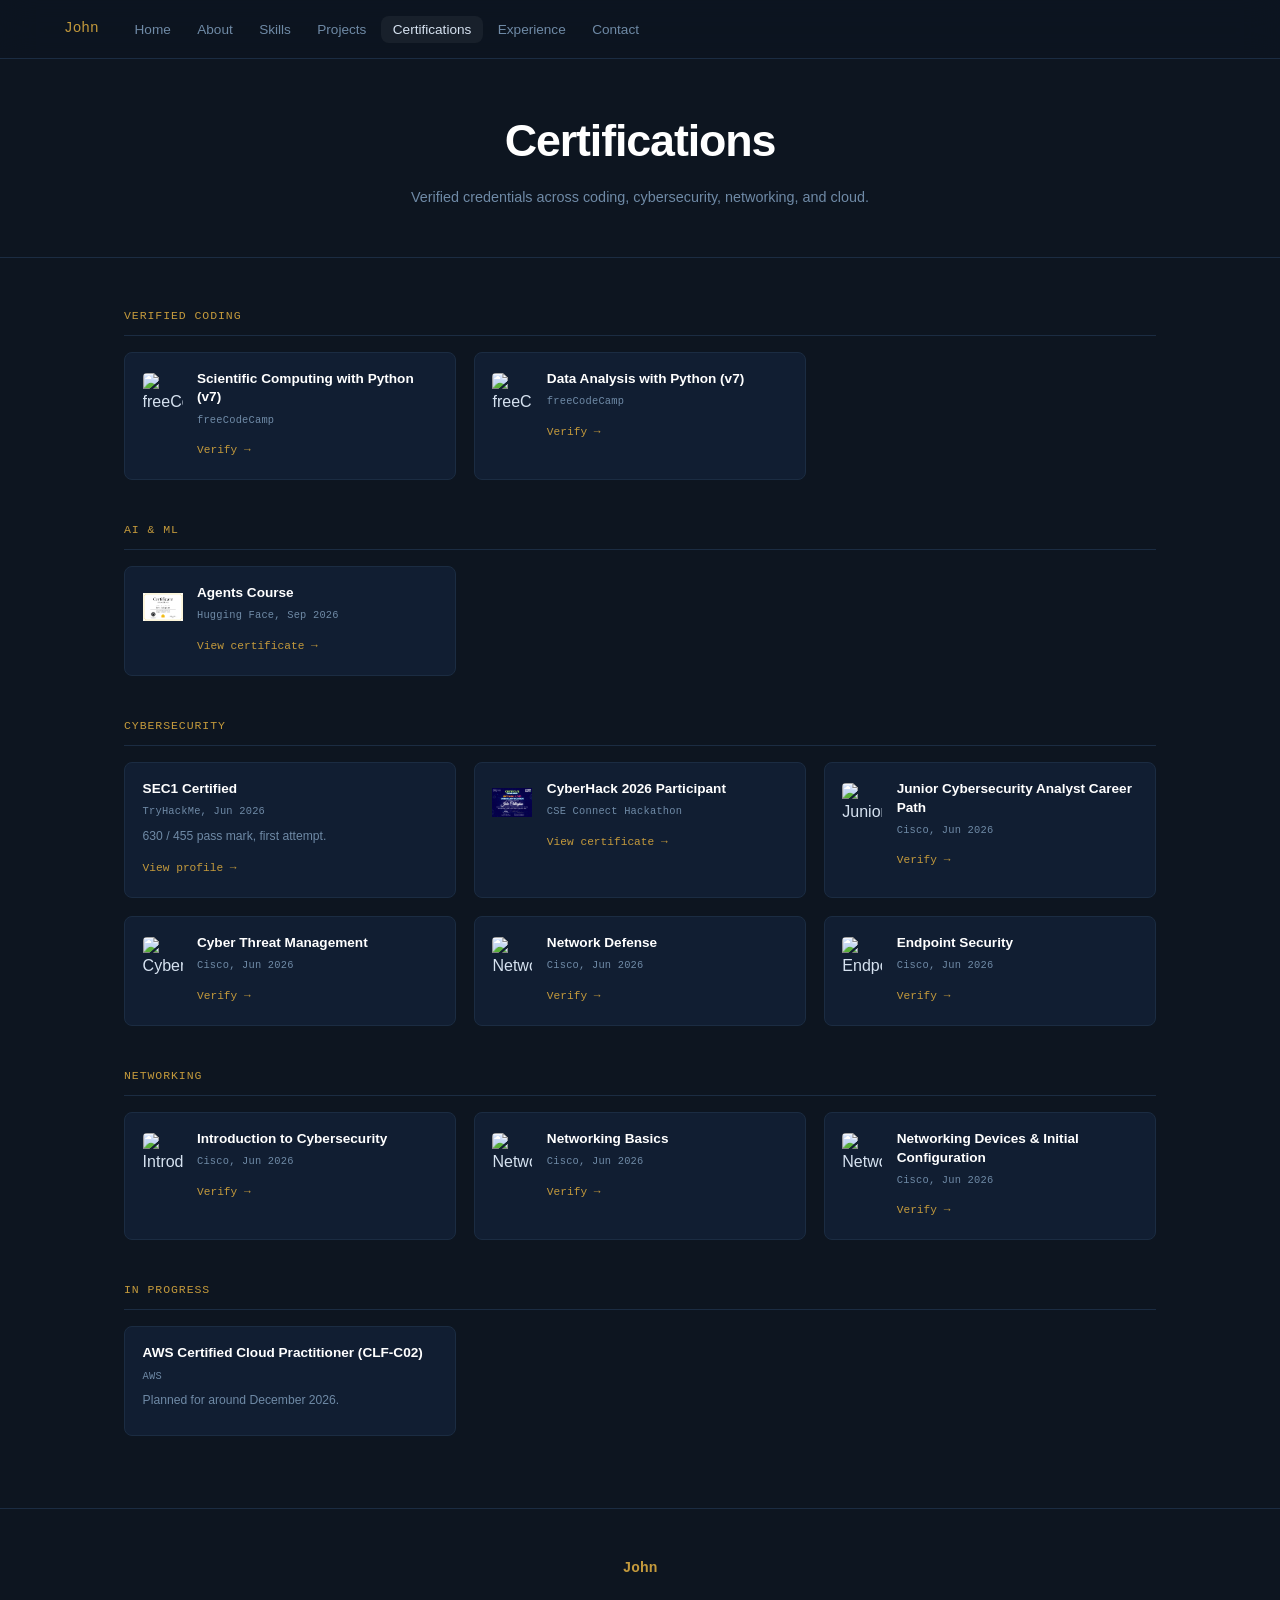
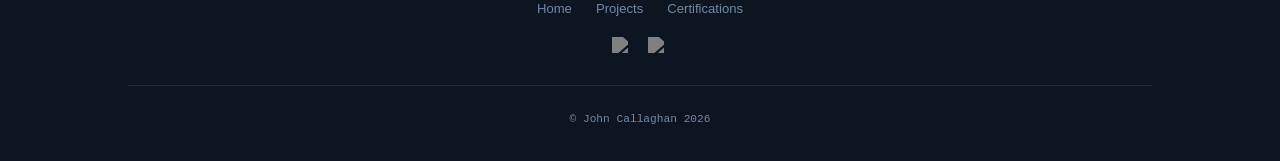
==== commit 2382f5df: "Restore the navy and amber animated design (V4 look) with updated content: AI and security positioni" ====
--- a/certifications.html
+++ b/certifications.html
@@ -1,194 +1,226 @@
 <!DOCTYPE html>
 <html lang="en">
 <head>
-  <meta charset="UTF-8" />
-  <meta name="viewport" content="width=device-width, initial-scale=1" />
+  <meta charset="UTF-8">
+  <meta name="viewport" content="width=device-width, initial-scale=1.0">
   <title>Certifications · John Callaghan</title>
-  <meta name="description" content="Verified certifications for John Callaghan, Secure Software Engineer with an MSc in Cyber Security: coding, cybersecurity, networking, and cloud." />
-  <meta name="theme-color" content="#FAFAF7" media="(prefers-color-scheme: light)" />
-  <meta name="theme-color" content="#111315" media="(prefers-color-scheme: dark)" />
-
-  <!-- See index.html for the reasoning behind this policy. -->
+  <meta name="description" content="Verified certifications for John Callaghan, AI and security engineer with an MSc in Cyber Security: coding, AI agents, cybersecurity, networking, and cloud.">
+
+  <!-- Security headers: see index.html for the full rationale on what is/isn't possible via
+       <meta> on a static GitHub Pages site. -->
   <meta http-equiv="Content-Security-Policy"
-        content="default-src 'self'; img-src 'self' data: https://images.credly.com https://cdn.freecodecamp.org; font-src https://fonts.gstatic.com; style-src 'self' https://fonts.googleapis.com; script-src 'self'; object-src 'none'; base-uri 'self'; form-action 'none'" />
-  <meta name="referrer" content="strict-origin-when-cross-origin" />
+        content="default-src 'self'; img-src 'self' data: https://images.credly.com https://cdn.freecodecamp.org; font-src 'self' https://fonts.gstatic.com; style-src 'self' 'unsafe-inline' https://fonts.googleapis.com; script-src 'self' 'unsafe-inline'; base-uri 'self'; form-action 'self';">
+  <meta http-equiv="Referrer-Policy" content="strict-origin-when-cross-origin">
 
   <link rel="preconnect" href="https://fonts.googleapis.com" />
   <link rel="preconnect" href="https://fonts.gstatic.com" crossorigin />
-  <link rel="stylesheet" href="https://fonts.googleapis.com/css2?family=IBM+Plex+Mono:wght@400;500&family=IBM+Plex+Sans:wght@400;500;600&family=Newsreader:opsz,wght@6..72,400;6..72,500&display=swap" />
-  <link rel="icon" href="favicon.svg" type="image/svg+xml" />
-  <link rel="stylesheet" href="site.css" />
+  <link rel="preload" as="style"
+        href="https://fonts.googleapis.com/css2?family=Inter:wght@400;500;600&family=JetBrains+Mono:wght@400;500&family=Space+Grotesk:wght@400;600;700&display=optional"
+        onload="this.onload=null;this.rel='stylesheet'" />
+  <noscript><link rel="stylesheet" href="https://fonts.googleapis.com/css2?family=Inter:wght@400;500;600&family=JetBrains+Mono:wght@400;500&family=Space+Grotesk:wght@400;600;700&display=optional" /></noscript>
+
+  <link rel="stylesheet" href="certifications.css">
 </head>
 <body>
-  <a class="skip-link" href="#main">Skip to content</a>
-
-  <header class="site-header">
-    <div class="wrap">
-      <a class="site-name" href="index.html">John Callaghan</a>
-      <nav class="site-nav" aria-label="Main">
-        <ul>
-          <li><a href="projects.html">Projects</a></li>
-          <li><a href="certifications.html" aria-current="page">Certifications</a></li>
-          <li><a href="index.html#experience">Experience</a></li>
-          <li><a href="index.html#contact">Contact</a></li>
-        </ul>
-      </nav>
-    </div>
-  </header>
-
-  <main id="main">
-    <div class="wrap">
-      <header class="page-head">
-        <h1>Certifications</h1>
-        <p>Verified credentials across coding, cybersecurity, networking, and cloud. Each one links to its issuer.</p>
-      </header>
-
-        <section class="cert-group" aria-labelledby="g-0">
-          <h2 id="g-0">Coding</h2>
-          <ul class="rows">
-          <li class="cert">
-            <img class="cert-logo cert-logo-fcc" src="https://cdn.freecodecamp.org/platform/universal/fcc_primary.svg" alt="" width="40" height="40" loading="lazy" />
-            <div>
-              <h3 class="row-title">Scientific Computing with Python (v7)</h3>
-              <p class="row-meta">freeCodeCamp</p>
-            </div>
-            <p class="row-links"><a href="https://www.freecodecamp.org/certification/john-w-callaghan/scientific-computing-with-python-v7" rel="noopener noreferrer">Verify</a></p>
-          </li>
-          <li class="cert">
-            <img class="cert-logo cert-logo-fcc" src="https://cdn.freecodecamp.org/platform/universal/fcc_primary.svg" alt="" width="40" height="40" loading="lazy" />
-            <div>
-              <h3 class="row-title">Data Analysis with Python (v7)</h3>
-              <p class="row-meta">freeCodeCamp</p>
-            </div>
-            <p class="row-links"><a href="https://www.freecodecamp.org/certification/john-w-callaghan/data-analysis-with-python-v7" rel="noopener noreferrer">Verify</a></p>
-          </li>
-          </ul>
-        </section>
-
-        <section class="cert-group" aria-labelledby="g-1">
-          <h2 id="g-1">AI and ML</h2>
-          <ul class="rows">
-          <li class="cert">
-            <img class="cert-logo" src="assets/HUGGINGFACE_AGENTS_CERT.webp" alt="" width="40" height="40" loading="lazy" />
-            <div>
-              <h3 class="row-title">Agents Course</h3>
-              <p class="row-meta">Hugging Face · Sep 2026</p>
-            </div>
-            <p class="row-links"><a href="assets/HUGGINGFACE_AGENTS_CERT.webp">View certificate</a></p>
-          </li>
-          </ul>
-        </section>
-
-        <section class="cert-group" aria-labelledby="g-2">
-          <h2 id="g-2">Cybersecurity</h2>
-          <ul class="rows">
-          <li class="cert">
-            <span class="cert-logo-blank" aria-hidden="true"></span>
-            <div>
-              <h3 class="row-title">SEC1 Certified</h3>
-              <p class="row-meta">TryHackMe · Jun 2026</p>
-              <p class="row-text">630 / 455 pass mark, first attempt.</p>
-            </div>
-            <p class="row-links"><a href="https://tryhackme.com/p/JohnCallaghan" rel="noopener noreferrer">View profile</a></p>
-          </li>
-          <li class="cert">
-            <img class="cert-logo" src="assets/HACKATHONCERT.png" alt="" width="40" height="40" loading="lazy" />
-            <div>
-              <h3 class="row-title">CyberHack 2026 Participant</h3>
-              <p class="row-meta">CSE Connect Hackathon</p>
-            </div>
-            <p class="row-links"><a href="assets/HACKATHONCERT.png">View certificate</a></p>
-          </li>
-          <li class="cert">
-            <img class="cert-logo" src="https://images.credly.com/images/441578ec-c0f3-46cc-95fc-86b27e90cf4f/image.png" alt="" width="40" height="40" loading="lazy" />
-            <div>
-              <h3 class="row-title">Junior Cybersecurity Analyst Career Path</h3>
-              <p class="row-meta">Cisco · Jun 2026</p>
-            </div>
-            <p class="row-links"><a href="https://www.credly.com/badges/6f2cc0b5-8833-4fcd-ad7f-cf087b9b38b8" rel="noopener noreferrer">Verify</a></p>
-          </li>
-          <li class="cert">
-            <img class="cert-logo" src="https://images.credly.com/images/5d5ac32b-d239-42b8-9665-8a921dc3ab47/image.png" alt="" width="40" height="40" loading="lazy" />
-            <div>
-              <h3 class="row-title">Cyber Threat Management</h3>
-              <p class="row-meta">Cisco · Jun 2026</p>
-            </div>
-            <p class="row-links"><a href="https://www.credly.com/badges/554e6d8b-82e1-4ca9-ab46-e365bd4ca6ca" rel="noopener noreferrer">Verify</a></p>
-          </li>
-          <li class="cert">
-            <img class="cert-logo" src="https://images.credly.com/images/51526f76-711b-4caf-b04d-27f89512b112/NetworkDefense_v1_091721.png" alt="" width="40" height="40" loading="lazy" />
-            <div>
-              <h3 class="row-title">Network Defense</h3>
-              <p class="row-meta">Cisco · Jun 2026</p>
-            </div>
-            <p class="row-links"><a href="https://www.credly.com/badges/4663d851-b335-4fb4-9dea-f635f74a168e" rel="noopener noreferrer">Verify</a></p>
-          </li>
-          <li class="cert">
-            <img class="cert-logo" src="https://images.credly.com/images/0ca5f542-fb5e-4a22-9b7a-c1a1ce4c3db7/EndpointSecurity.png" alt="" width="40" height="40" loading="lazy" />
-            <div>
-              <h3 class="row-title">Endpoint Security</h3>
-              <p class="row-meta">Cisco · Jun 2026</p>
-            </div>
-            <p class="row-links"><a href="https://www.credly.com/badges/ef9eb3d2-dd8c-479d-a783-dca1cb49de20" rel="noopener noreferrer">Verify</a></p>
-          </li>
-          </ul>
-        </section>
-
-        <section class="cert-group" aria-labelledby="g-3">
-          <h2 id="g-3">Networking</h2>
-          <ul class="rows">
-          <li class="cert">
-            <img class="cert-logo" src="https://images.credly.com/images/af8c6b4e-fc31-47c4-8dcb-eb7a2065dc5b/I2CS__1_.png" alt="" width="40" height="40" loading="lazy" />
-            <div>
-              <h3 class="row-title">Introduction to Cybersecurity</h3>
-              <p class="row-meta">Cisco · Jun 2026</p>
-            </div>
-            <p class="row-links"><a href="https://www.credly.com/badges/c077f312-b099-4e1c-8fa0-bd9b9858cf6a" rel="noopener noreferrer">Verify</a></p>
-          </li>
-          <li class="cert">
-            <img class="cert-logo" src="https://images.credly.com/images/5bdd6a39-3e03-4444-9510-ecff80c9ce79/image.png" alt="" width="40" height="40" loading="lazy" />
-            <div>
-              <h3 class="row-title">Networking Basics</h3>
-              <p class="row-meta">Cisco · Jun 2026</p>
-            </div>
-            <p class="row-links"><a href="https://www.credly.com/badges/670a5116-fc99-4e06-b676-a9e3ede8ae3d" rel="noopener noreferrer">Verify</a></p>
-          </li>
-          <li class="cert">
-            <img class="cert-logo" src="https://images.credly.com/images/88316fe8-5651-4e61-a6be-5be1558f049e/image.png" alt="" width="40" height="40" loading="lazy" />
-            <div>
-              <h3 class="row-title">Networking Devices &amp; Initial Configuration</h3>
-              <p class="row-meta">Cisco · Jun 2026</p>
-            </div>
-            <p class="row-links"><a href="https://www.credly.com/badges/d60fdce4-bca0-400c-847b-feb0b8f3260b" rel="noopener noreferrer">Verify</a></p>
-          </li>
-          </ul>
-        </section>
-
-        <section class="cert-group" aria-labelledby="g-4">
-          <h2 id="g-4">In progress</h2>
-          <ul class="rows">
-          <li class="cert">
-            <span class="cert-logo-blank" aria-hidden="true"></span>
-            <div>
-              <h3 class="row-title">AWS Certified Cloud Practitioner (CLF-C02)</h3>
-              <p class="row-meta">AWS</p>
-              <p class="row-text">Targeted for late 2026.</p>
-            </div>
-          </li>
-          </ul>
-        </section>
-    </div>
-  </main>
-
-  <footer class="site-footer">
-    <div class="wrap">
-      <p>© 2026 John Callaghan</p>
-      <ul>
-        <li><a href="https://github.com/John-W-Callaghan" rel="noopener noreferrer">GitHub</a></li>
-        <li><a href="https://www.linkedin.com/in/john-callaghan-35816b269" rel="noopener noreferrer">LinkedIn</a></li>
-        <li><a href="mailto:johnwiam@icloud.com">Email</a></li>
-      </ul>
-    </div>
-  </footer>
+
+<nav class="navbar">
+  <div class="logo">John</div>
+  <ul class="nav-links" id="mainNavLinks">
+    <li><a href="index.html">Home</a></li>
+    <li><a href="index.html#about">About</a></li>
+    <li><a href="index.html#skills">Skills</a></li>
+    <li><a href="projects.html">Projects</a></li>
+    <li><a href="certifications.html" class="active">Certifications</a></li>
+    <li><a href="index.html#experience">Experience</a></li>
+    <li><a href="index.html#contact">Contact</a></li>
+  </ul>
+  <button class="hamburger" id="hamburger">☰</button>
+</nav>
+
+<header class="page-title-banner">
+  <h1>Certifications</h1>
+  <p>Verified credentials across coding, cybersecurity, networking, and cloud.</p>
+</header>
+
+<main>
+  <div class="cert-groups">
+
+    <div class="cert-group">
+      <h3 class="cert-group-label">Verified Coding</h3>
+      <div class="cert-grid">
+
+        <div class="cert-card">
+          <img src="https://cdn.freecodecamp.org/platform/universal/fcc_primary.svg" alt="freeCodeCamp logo" class="cert-card-logo" loading="lazy" />
+          <div class="cert-card-body">
+            <h4 class="cert-card-name">Scientific Computing with Python (v7)</h4>
+            <p class="cert-card-meta">freeCodeCamp</p>
+            <a href="https://www.freecodecamp.org/certification/john-w-callaghan/scientific-computing-with-python-v7" target="_blank" rel="noopener noreferrer" class="cert-card-verify">Verify &rarr;</a>
+          </div>
+        </div>
+
+        <div class="cert-card">
+          <img src="https://cdn.freecodecamp.org/platform/universal/fcc_primary.svg" alt="freeCodeCamp logo" class="cert-card-logo" loading="lazy" />
+          <div class="cert-card-body">
+            <h4 class="cert-card-name">Data Analysis with Python (v7)</h4>
+            <p class="cert-card-meta">freeCodeCamp</p>
+            <a href="https://www.freecodecamp.org/certification/john-w-callaghan/data-analysis-with-python-v7" target="_blank" rel="noopener noreferrer" class="cert-card-verify">Verify &rarr;</a>
+          </div>
+        </div>
+
+      </div>
+    </div>
+
+    <div class="cert-group">
+      <h3 class="cert-group-label">AI &amp; ML</h3>
+      <div class="cert-grid">
+
+        <div class="cert-card">
+          <img src="assets/HUGGINGFACE_AGENTS_CERT.webp" alt="Hugging Face Agents Course certificate" class="cert-card-logo" loading="lazy" />
+          <div class="cert-card-body">
+            <h4 class="cert-card-name">Agents Course</h4>
+            <p class="cert-card-meta">Hugging Face, Sep 2026</p>
+            <a href="assets/HUGGINGFACE_AGENTS_CERT.webp" target="_blank" rel="noopener noreferrer" class="cert-card-verify">View certificate &rarr;</a>
+          </div>
+        </div>
+
+      </div>
+    </div>
+
+    <div class="cert-group">
+      <h3 class="cert-group-label">Cybersecurity</h3>
+      <div class="cert-grid">
+
+        <div class="cert-card">
+          <div class="cert-card-body">
+            <h4 class="cert-card-name">SEC1 Certified</h4>
+            <p class="cert-card-meta">TryHackMe, Jun 2026</p>
+            <p class="cert-card-detail">630 / 455 pass mark, first attempt.</p>
+            <a href="https://tryhackme.com/p/JohnCallaghan" target="_blank" rel="noopener noreferrer" class="cert-card-verify">View profile &rarr;</a>
+          </div>
+        </div>
+
+        <div class="cert-card">
+          <img src="assets/HACKATHONCERT.png" alt="CyberHack 2026 certificate" class="cert-card-logo" loading="lazy" />
+          <div class="cert-card-body">
+            <h4 class="cert-card-name">CyberHack 2026 Participant</h4>
+            <p class="cert-card-meta">CSE Connect Hackathon</p>
+            <a href="assets/HACKATHONCERT.png" target="_blank" rel="noopener noreferrer" class="cert-card-verify">View certificate &rarr;</a>
+          </div>
+        </div>
+
+        <div class="cert-card">
+          <img src="https://images.credly.com/images/441578ec-c0f3-46cc-95fc-86b27e90cf4f/image.png" alt="Junior Cybersecurity Analyst Career Path badge" class="cert-card-logo" loading="lazy" />
+          <div class="cert-card-body">
+            <h4 class="cert-card-name">Junior Cybersecurity Analyst Career Path</h4>
+            <p class="cert-card-meta">Cisco, Jun 2026</p>
+            <a href="https://www.credly.com/badges/6f2cc0b5-8833-4fcd-ad7f-cf087b9b38b8" target="_blank" rel="noopener noreferrer" class="cert-card-verify">Verify &rarr;</a>
+          </div>
+        </div>
+
+        <div class="cert-card">
+          <img src="https://images.credly.com/images/5d5ac32b-d239-42b8-9665-8a921dc3ab47/image.png" alt="Cyber Threat Management badge" class="cert-card-logo" loading="lazy" />
+          <div class="cert-card-body">
+            <h4 class="cert-card-name">Cyber Threat Management</h4>
+            <p class="cert-card-meta">Cisco, Jun 2026</p>
+            <a href="https://www.credly.com/badges/554e6d8b-82e1-4ca9-ab46-e365bd4ca6ca" target="_blank" rel="noopener noreferrer" class="cert-card-verify">Verify &rarr;</a>
+          </div>
+        </div>
+
+        <div class="cert-card">
+          <img src="https://images.credly.com/images/51526f76-711b-4caf-b04d-27f89512b112/NetworkDefense_v1_091721.png" alt="Network Defense badge" class="cert-card-logo" loading="lazy" />
+          <div class="cert-card-body">
+            <h4 class="cert-card-name">Network Defense</h4>
+            <p class="cert-card-meta">Cisco, Jun 2026</p>
+            <a href="https://www.credly.com/badges/4663d851-b335-4fb4-9dea-f635f74a168e" target="_blank" rel="noopener noreferrer" class="cert-card-verify">Verify &rarr;</a>
+          </div>
+        </div>
+
+        <div class="cert-card">
+          <img src="https://images.credly.com/images/0ca5f542-fb5e-4a22-9b7a-c1a1ce4c3db7/EndpointSecurity.png" alt="Endpoint Security badge" class="cert-card-logo" loading="lazy" />
+          <div class="cert-card-body">
+            <h4 class="cert-card-name">Endpoint Security</h4>
+            <p class="cert-card-meta">Cisco, Jun 2026</p>
+            <a href="https://www.credly.com/badges/ef9eb3d2-dd8c-479d-a783-dca1cb49de20" target="_blank" rel="noopener noreferrer" class="cert-card-verify">Verify &rarr;</a>
+          </div>
+        </div>
+
+      </div>
+    </div>
+
+    <div class="cert-group">
+      <h3 class="cert-group-label">Networking</h3>
+      <div class="cert-grid">
+
+        <div class="cert-card">
+          <img src="https://images.credly.com/images/af8c6b4e-fc31-47c4-8dcb-eb7a2065dc5b/I2CS__1_.png" alt="Introduction to Cybersecurity badge" class="cert-card-logo" loading="lazy" />
+          <div class="cert-card-body">
+            <h4 class="cert-card-name">Introduction to Cybersecurity</h4>
+            <p class="cert-card-meta">Cisco, Jun 2026</p>
+            <a href="https://www.credly.com/badges/c077f312-b099-4e1c-8fa0-bd9b9858cf6a" target="_blank" rel="noopener noreferrer" class="cert-card-verify">Verify &rarr;</a>
+          </div>
+        </div>
+
+        <div class="cert-card">
+          <img src="https://images.credly.com/images/5bdd6a39-3e03-4444-9510-ecff80c9ce79/image.png" alt="Networking Basics badge" class="cert-card-logo" loading="lazy" />
+          <div class="cert-card-body">
+            <h4 class="cert-card-name">Networking Basics</h4>
+            <p class="cert-card-meta">Cisco, Jun 2026</p>
+            <a href="https://www.credly.com/badges/670a5116-fc99-4e06-b676-a9e3ede8ae3d" target="_blank" rel="noopener noreferrer" class="cert-card-verify">Verify &rarr;</a>
+          </div>
+        </div>
+
+        <div class="cert-card">
+          <img src="https://images.credly.com/images/88316fe8-5651-4e61-a6be-5be1558f049e/image.png" alt="Networking Devices and Initial Configuration badge" class="cert-card-logo" loading="lazy" />
+          <div class="cert-card-body">
+            <h4 class="cert-card-name">Networking Devices &amp; Initial Configuration</h4>
+            <p class="cert-card-meta">Cisco, Jun 2026</p>
+            <a href="https://www.credly.com/badges/d60fdce4-bca0-400c-847b-feb0b8f3260b" target="_blank" rel="noopener noreferrer" class="cert-card-verify">Verify &rarr;</a>
+          </div>
+        </div>
+
+      </div>
+    </div>
+
+    <div class="cert-group">
+      <h3 class="cert-group-label">In Progress</h3>
+      <div class="cert-grid">
+
+        <div class="cert-card">
+          <div class="cert-card-body">
+            <h4 class="cert-card-name">AWS Certified Cloud Practitioner (CLF-C02)</h4>
+            <p class="cert-card-meta">AWS</p>
+            <p class="cert-card-detail">Planned for around December 2026.</p>
+          </div>
+        </div>
+
+      </div>
+    </div>
+
+  </div>
+</main>
+
+<footer class="site-footer">
+  <div class="footer-content">
+    <h2 class="footer-logo">John</h2>
+    <nav class="footer-nav">
+      <a href="index.html">Home</a>
+      <a href="projects.html">Projects</a>
+      <a href="certifications.html">Certifications</a>
+    </nav>
+    <div class="social-icons">
+      <a href="https://github.com/John-W-Callaghan" target="_blank" aria-label="GitHub"><img src="assets/github.png" alt="GitHub"></a>
+      <a href="https://www.linkedin.com/in/john-callaghan-35816b269" target="_blank" aria-label="LinkedIn"><img src="assets/Linkedin.png" alt="LinkedIn"></a>
+    </div>
+  </div>
+  <p class="footer-copy">© John Callaghan 2026</p>
+</footer>
+
+<script>
+  const hamburger = document.getElementById('hamburger');
+  const mainNavLinks = document.getElementById('mainNavLinks');
+  if (hamburger && mainNavLinks) {
+    hamburger.addEventListener('click', () => mainNavLinks.classList.toggle('open'));
+  }
+</script>
 </body>
 </html>
--- a/certifications.css
+++ b/certifications.css
@@ -0,0 +1,328 @@
+/* certifications.css: Midnight Ink design system */
+/* Font loading moved to a non-blocking <link rel="preload"> in certifications.html: a CSS
+   @import is always render-blocking (more so than a <link>), so it was hurting LCP here. */
+
+:root {
+  --bg:      #0D1520;
+  --surface: #111E32;
+  --border:  #1B2C42;
+  --text:    #D6E2F0;
+  --muted:   #6F8AA6;
+  --accent:  #C49A3C;
+
+  --font-display: 'Space Grotesk', sans-serif;
+  --font-body:    'Inter', sans-serif;
+  --font-mono:    'JetBrains Mono', monospace;
+
+  --r-sm: 4px;
+  --r-md: 8px;
+  --r-lg: 14px;
+  --dur:  200ms;
+  --ease: cubic-bezier(0.22, 1, 0.36, 1);
+}
+
+*, *::before, *::after { box-sizing: border-box; margin: 0; padding: 0; }
+img  { max-width: 100%; display: block; }
+ul   { list-style: none; }
+
+body {
+  font-family: var(--font-body);
+  background-color: var(--bg);
+  color: var(--text);
+  line-height: 1.65;
+  -webkit-font-smoothing: antialiased;
+}
+
+::selection { background: rgba(196, 154, 60, 0.25); }
+
+/* ── Navbar ─────────────────────────────────────────────── */
+.navbar {
+  position: fixed;
+  top: 0; left: 0; right: 0;
+  background: rgba(13, 21, 32, 0.88);
+  backdrop-filter: blur(18px);
+  -webkit-backdrop-filter: blur(18px);
+  padding: 1rem 5%;
+  display: flex;
+  align-items: center;
+  gap: 1.5rem;
+  border-bottom: 1px solid var(--border);
+  z-index: 900;
+}
+
+.logo {
+  font-family: var(--font-mono);
+  font-size: 0.9rem;
+  font-weight: 500;
+  color: var(--accent);
+  text-decoration: none;
+}
+
+.nav-links {
+  display: flex;
+  gap: 0.15rem;
+  align-items: center;
+}
+
+.nav-links a {
+  text-decoration: none;
+  font-size: 0.85rem;
+  font-weight: 500;
+  color: var(--muted);
+  padding: 0.4rem 0.75rem;
+  border-radius: var(--r-md);
+  transition: color var(--dur), background var(--dur);
+}
+
+.nav-links a:hover,
+.nav-links a.active,
+.nav-links a:focus-visible {
+  color: var(--text);
+  background: rgba(255, 255, 255, 0.05);
+  outline: none;
+}
+
+.hamburger {
+  display: none;
+  margin-left: auto;
+  background: none;
+  border: 1px solid var(--border);
+  color: var(--muted);
+  font-size: 1rem;
+  padding: 0.4rem 0.6rem;
+  border-radius: var(--r-sm);
+  cursor: pointer;
+  transition: color var(--dur);
+}
+
+.hamburger:hover { color: var(--text); }
+
+/* ── Page Banner ─────────────────────────────────────────── */
+.page-title-banner {
+  text-align: center;
+  padding: 6.5rem 5% 3rem;
+  background: var(--bg);
+  border-bottom: 1px solid var(--border);
+}
+
+.page-title-banner h1 {
+  font-family: var(--font-display);
+  font-size: clamp(2rem, 4vw, 2.8rem);
+  font-weight: 700;
+  letter-spacing: -0.025em;
+  color: #fff;
+  margin-bottom: 0.5rem;
+}
+
+.page-title-banner p {
+  font-size: 0.9rem;
+  color: var(--muted);
+  max-width: 500px;
+  margin: 0 auto;
+  line-height: 1.6;
+}
+
+/* ── Certification groups ──────────────────────────────────── */
+.cert-groups {
+  max-width: 1160px;
+  margin: 0 auto;
+  padding: 3rem 5% 4.5rem;
+}
+
+.cert-group { margin-bottom: 2.5rem; }
+.cert-group:last-child { margin-bottom: 0; }
+
+.cert-group-label {
+  font-family: var(--font-mono);
+  font-size: 0.72rem;
+  font-weight: 500;
+  color: var(--accent);
+  text-transform: uppercase;
+  letter-spacing: 0.08em;
+  margin-bottom: 1rem;
+  padding-bottom: 0.6rem;
+  border-bottom: 1px solid var(--border);
+}
+
+.cert-grid {
+  display: grid;
+  grid-template-columns: repeat(3, 1fr);
+  gap: 1.1rem;
+}
+
+@media (max-width: 900px) {
+  .cert-grid { grid-template-columns: repeat(2, 1fr); }
+}
+
+@media (max-width: 560px) {
+  .cert-grid { grid-template-columns: 1fr; }
+}
+
+.cert-card {
+  display: flex;
+  gap: 0.9rem;
+  align-items: flex-start;
+  padding: 1.1rem;
+  background: var(--surface);
+  border: 1px solid var(--border);
+  border-radius: var(--r-md);
+  text-align: left;
+  transition: border-color var(--dur), transform 0.25s var(--ease), box-shadow 0.25s ease;
+}
+
+.cert-card:hover {
+  border-color: rgba(196, 154, 60, 0.35);
+  transform: translateY(-2px);
+  box-shadow: 0 8px 24px rgba(0, 0, 0, 0.22);
+}
+
+.cert-card-logo {
+  width: 40px;
+  height: 40px;
+  object-fit: contain;
+  flex-shrink: 0;
+  margin-top: 0.15rem;
+  border-radius: var(--r-sm);
+}
+
+.cert-card-body { flex: 1; min-width: 0; }
+
+.cert-card-name {
+  font-family: var(--font-display);
+  font-size: 0.85rem;
+  font-weight: 600;
+  color: #fff;
+  line-height: 1.35;
+  margin-bottom: 0.3rem;
+}
+
+.cert-card-meta {
+  font-family: var(--font-mono);
+  font-size: 0.65rem;
+  color: var(--muted);
+  letter-spacing: 0.02em;
+  margin-bottom: 0.4rem;
+}
+
+.cert-card-detail {
+  font-size: 0.76rem;
+  color: var(--muted);
+  line-height: 1.5;
+  margin-bottom: 0.5rem;
+}
+
+.cert-card-verify {
+  display: inline-block;
+  font-family: var(--font-mono);
+  font-size: 0.7rem;
+  color: var(--accent);
+  text-decoration: none;
+}
+
+.cert-card-verify:hover { text-decoration: underline; }
+
+/* ── Footer ──────────────────────────────────────────────── */
+.site-footer {
+  padding: 3rem 10% 2rem;
+  background: var(--bg);
+  border-top: 1px solid var(--border);
+}
+
+.footer-content {
+  display: flex;
+  flex-direction: column;
+  align-items: center;
+  gap: 1.1rem;
+  margin-bottom: 1.75rem;
+}
+
+.footer-logo {
+  font-family: var(--font-mono);
+  font-size: 0.9rem;
+  color: var(--accent);
+}
+
+.footer-nav {
+  display: flex;
+  gap: 1.5rem;
+  flex-wrap: wrap;
+  justify-content: center;
+}
+
+.footer-nav a {
+  font-size: 0.82rem;
+  color: var(--muted);
+  text-decoration: none;
+  transition: color var(--dur);
+}
+
+.footer-nav a:hover { color: var(--text); }
+
+.social-icons {
+  display: flex;
+  gap: 1rem;
+  align-items: center;
+}
+
+.social-icons a {
+  display: flex;
+  align-items: center;
+  transition: opacity var(--dur);
+}
+
+.social-icons a:hover { opacity: 0.6; }
+
+.social-icons img {
+  width: 20px; height: 20px;
+  filter: brightness(0) invert(0.5);
+}
+
+.footer-copy {
+  font-family: var(--font-mono);
+  font-size: 0.7rem;
+  color: var(--muted);
+  text-align: center;
+  padding-top: 1.5rem;
+  border-top: 1px solid var(--border);
+}
+
+/* ── Responsive ──────────────────────────────────────────── */
+@media (max-width: 768px) {
+  .navbar { padding: 0.85rem 5%; gap: 1rem; }
+
+  .nav-links {
+    position: absolute;
+    top: 100%; left: 0;
+    width: 100%;
+    background: #0b0f17;
+    flex-direction: column;
+    max-height: 0;
+    overflow: hidden;
+    border-bottom: 1px solid var(--border);
+    gap: 0;
+    transition: max-height 0.3s var(--ease);
+    z-index: 901;
+    isolation: isolate;
+  }
+
+  .nav-links.open { max-height: 360px; }
+
+  .nav-links li { border-bottom: 1px solid var(--border); }
+
+  .nav-links a {
+    display: block;
+    padding: 0.8rem 1.5rem;
+    border-radius: 0;
+  }
+
+  .hamburger { display: block; }
+
+  .page-title-banner h1 { font-size: 1.8rem; }
+}
+
+@media (prefers-reduced-motion: reduce) {
+  *, *::before, *::after {
+    animation-duration: 0.01ms !important;
+    transition-duration: 0.01ms !important;
+  }
+}
